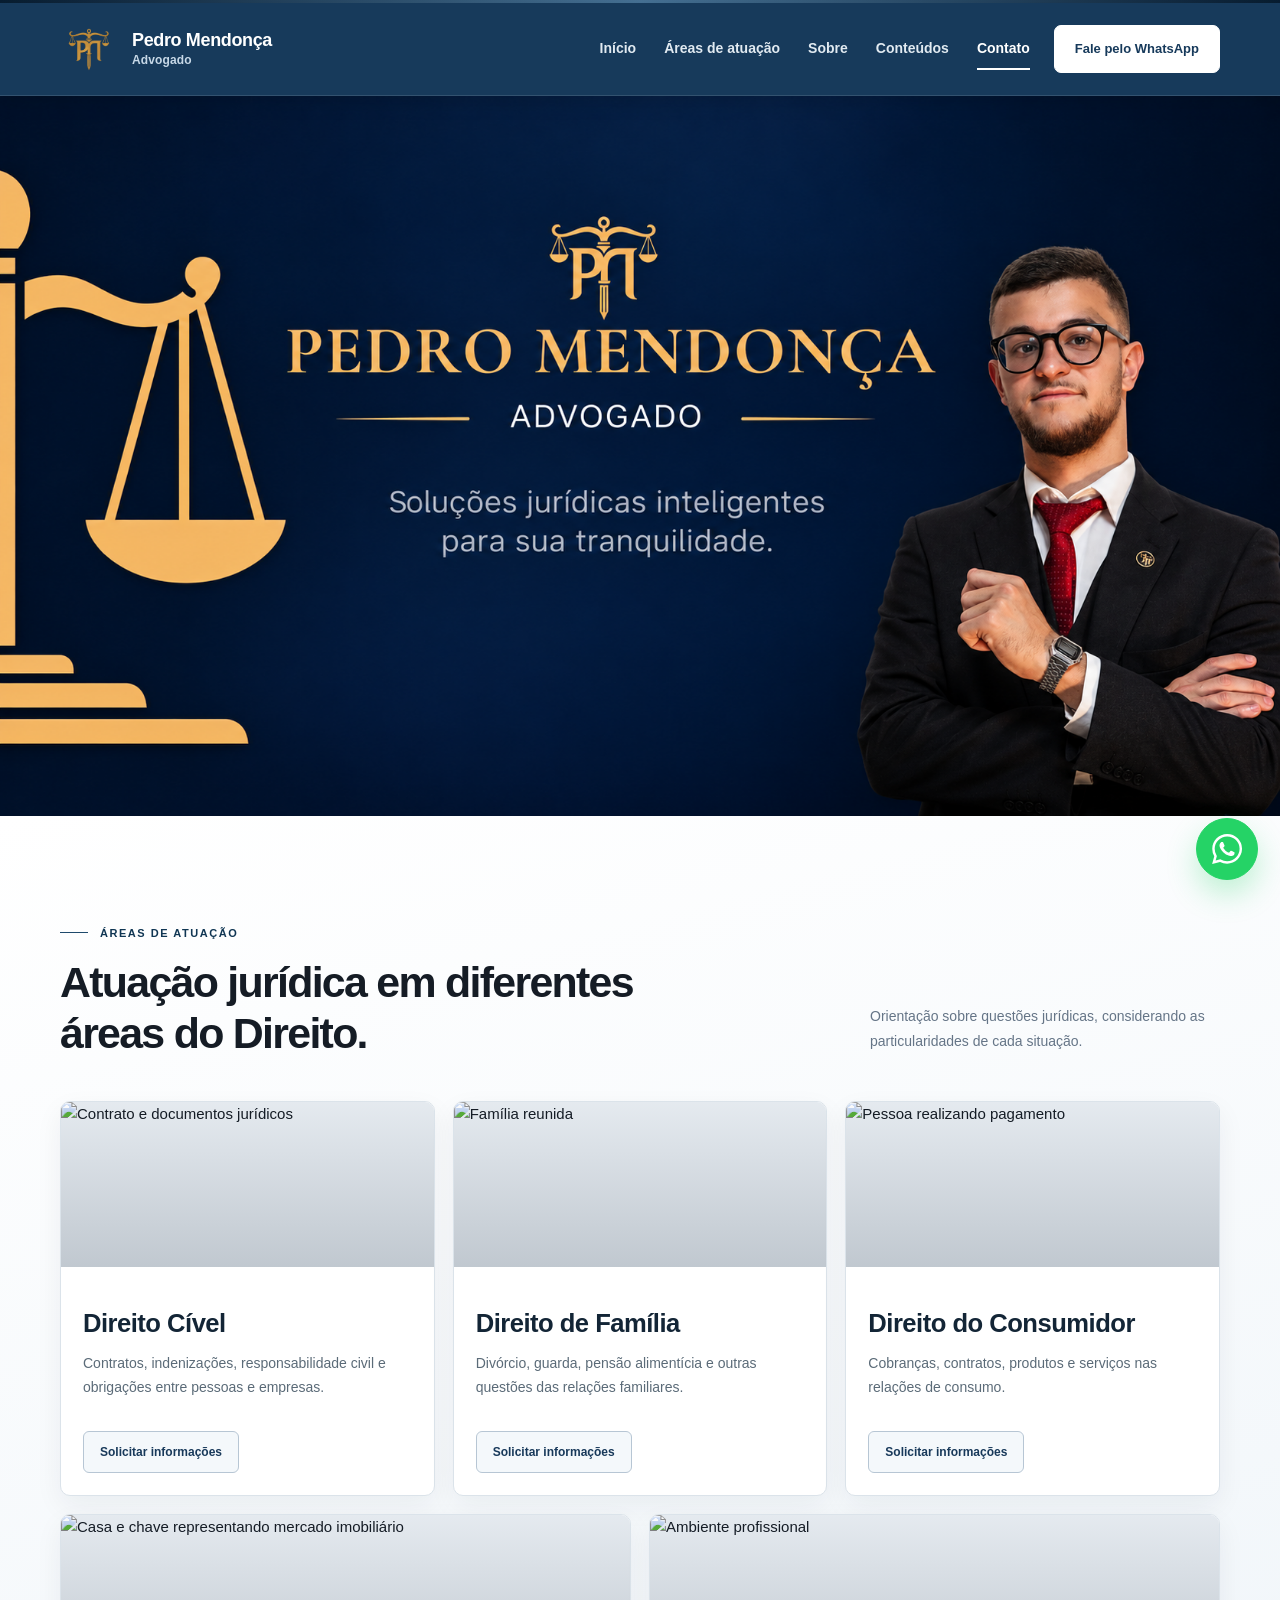
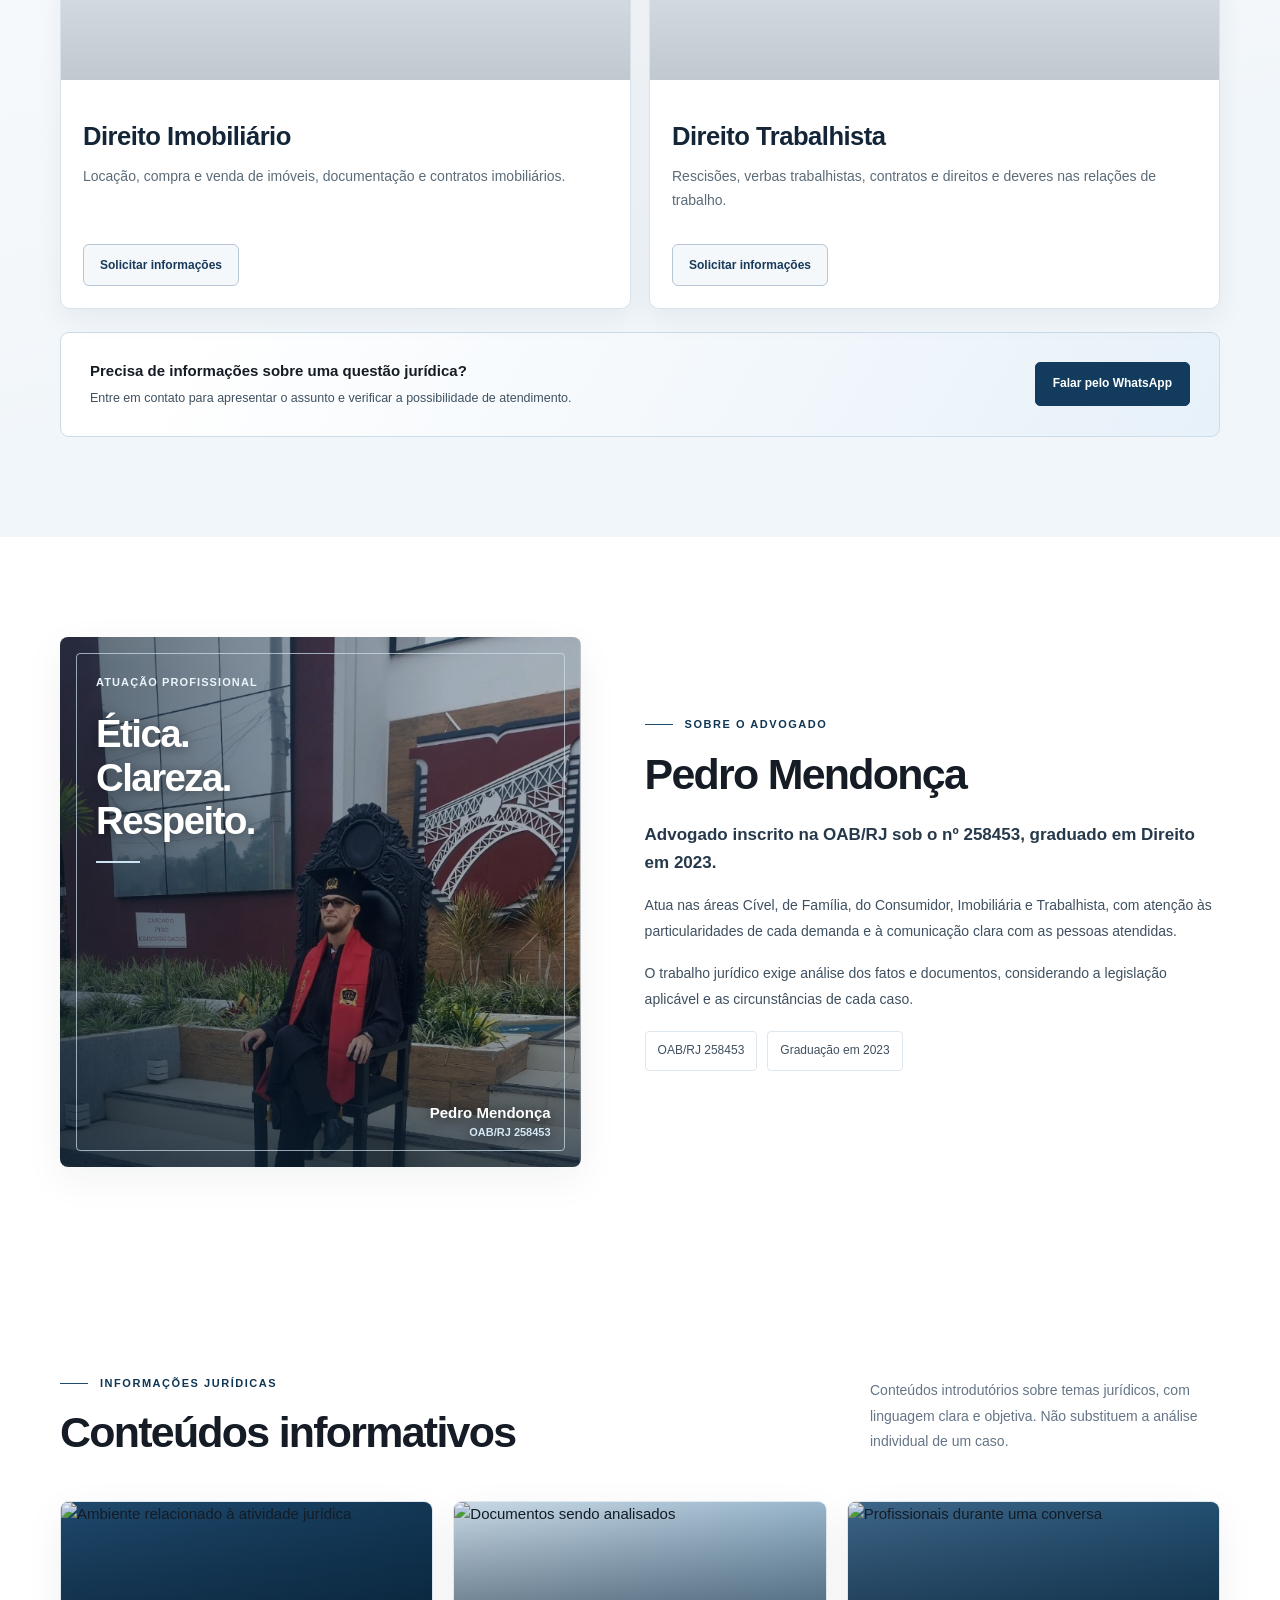
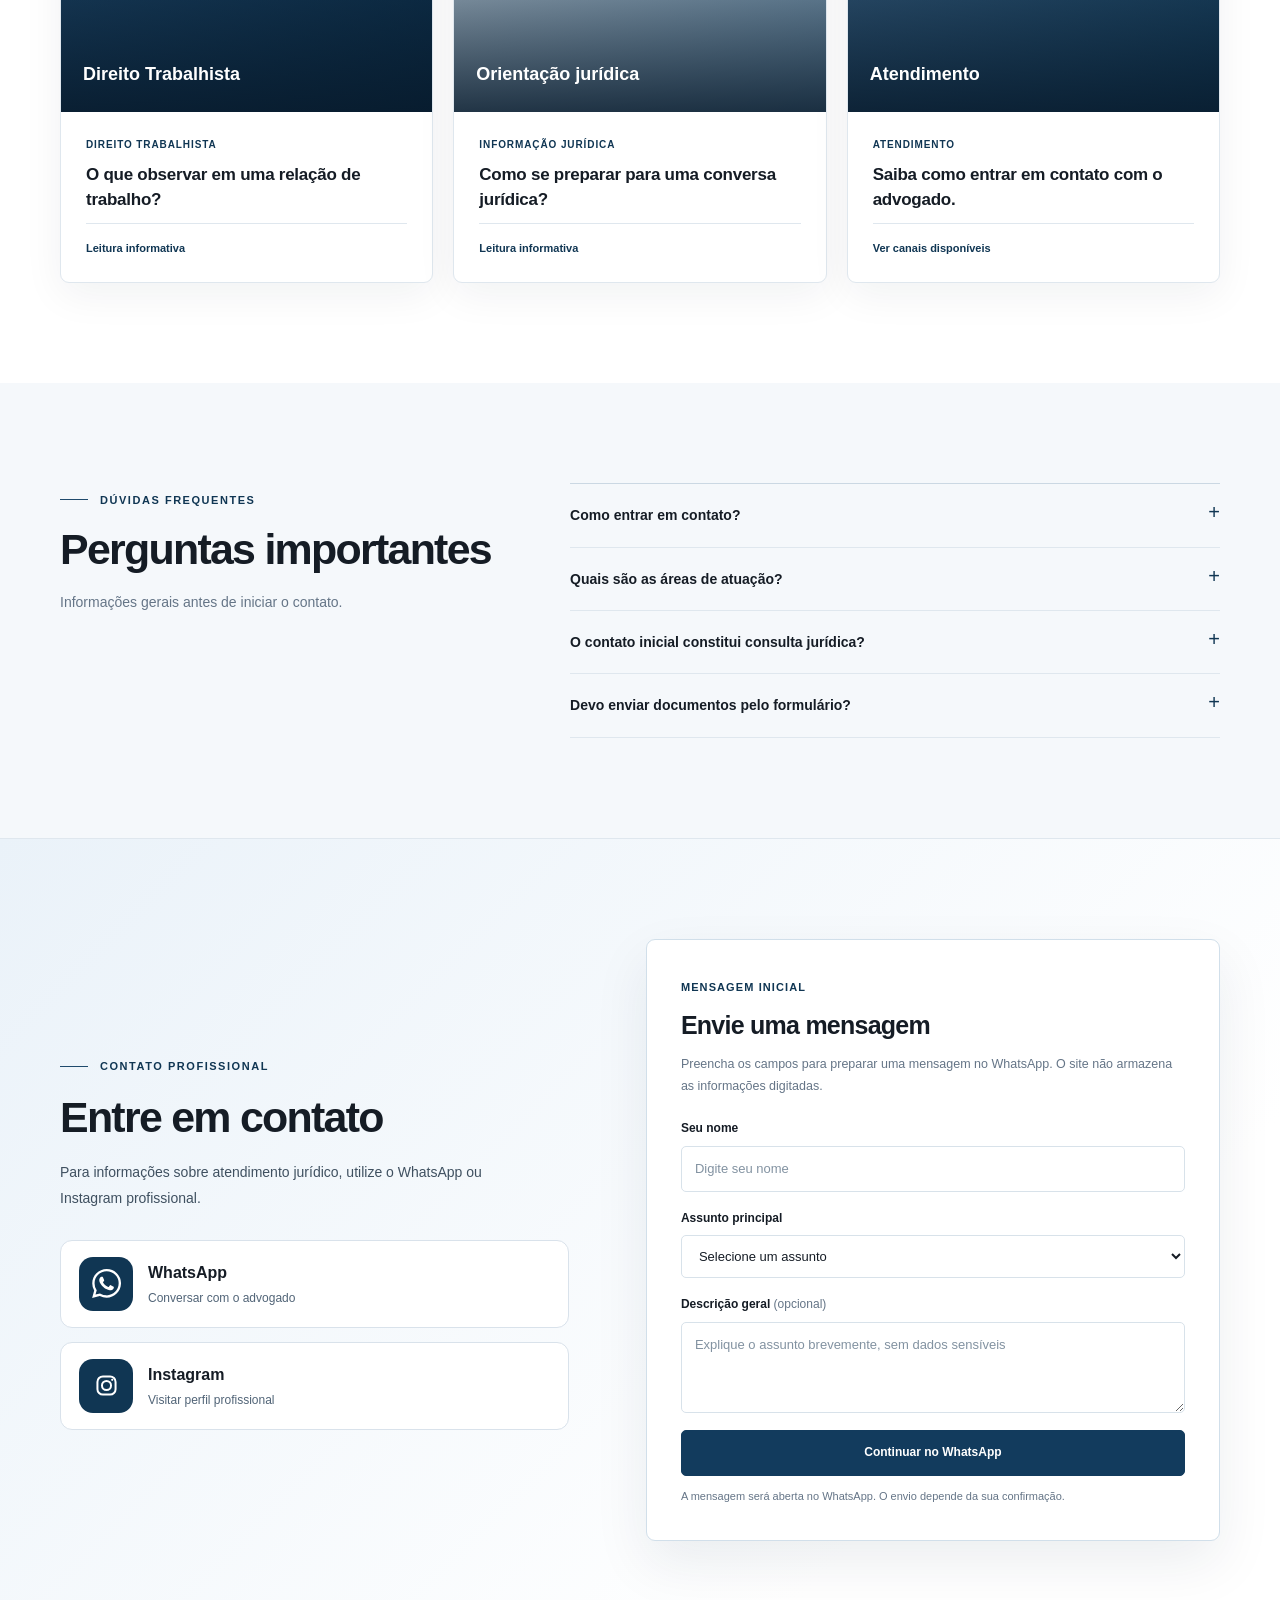
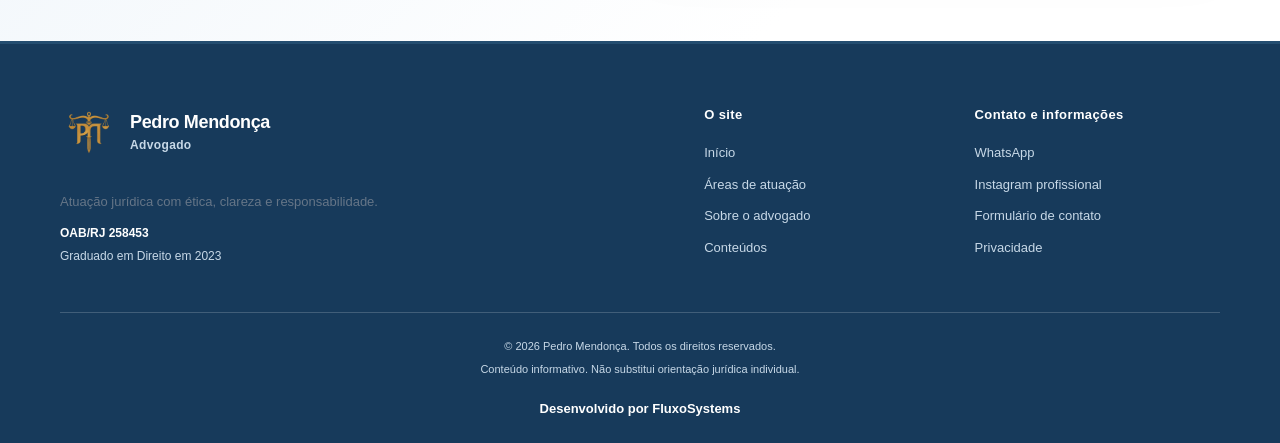
==== index.html @ 0a52906a "Adiciona site institucional Pedro Mendonça Advocacia" ====
<!DOCTYPE html>
<html lang="pt-BR">


<head>
    <meta charset="UTF-8">
    <meta name="viewport" content="width=device-width, initial-scale=1">
    <meta name="theme-color" content="#0b1c34">

    
    <title>Pedro Mendonça | Advocacia</title>

  
    <meta
        name="description"
        content="Pedro Mendonça, advogado OAB/RJ 258453. Atuação em Direito Cível, Família, Consumidor, Imobiliário e Trabalhista."
    >

    
    <meta property="og:type" content="website">
    <meta property="og:locale" content="pt_BR">
    <meta property="og:site_name" content="Pedro Mendonça Advocacia">

    <meta
        property="og:title"
        content="Pedro Mendonça | Advocacia"
    >

    <meta
        property="og:description"
        content="Atuação jurídica com ética, clareza e responsabilidade. Conheça as áreas de atuação e os canais de contato."
    >

    <meta
        property="og:image"
        content="https://SEU-DOMINIO.com.br/assets/img/compartilhamento.png"
    >

    <meta property="og:image:width" content="1200">
    <meta property="og:image:height" content="630">
    <meta property="og:image:type" content="image/png">

    <meta
        property="og:url"
        content="https://SEU-DOMINIO.com.br/"
    >

    <meta name="twitter:card" content="summary_large_image">

    <meta
        name="twitter:title"
        content="Pedro Mendonça | Advocacia"
    >

    <meta
        name="twitter:description"
        content="Atuação jurídica com ética, clareza e responsabilidade."
    >

    <meta
        name="twitter:image"
        content="https://SEU-DOMINIO.com.br/assets/img/compartilhamento.png"
    >


    <link
        rel="icon"
        href="assets/img/favicon.svg"
        type="image/svg+xml"
    >

    
    <link rel="stylesheet" href="assets/css/styles.css">
    <link rel="stylesheet" href="assets/css/ajustes.css">

    
    <script defer src="assets/js/app.js"></script>
</head>


<body>
    <div class="top-line"></div>

    

    <header class="site-header" id="inicio">

        <div class="container nav-shell">

            <a class="brand brand-refined"
               href="#inicio"
               aria-label="Pedro Mendonça Advogado">

                <img
                    src="assets/img/logo-pedro.png"
                    alt="Símbolo Pedro Mendonça"
                    class="brand-logo"
                    width="56"
                    height="56"
                >

                <span class="brand-type brand-type-refined">
                    <strong>Pedro Mendonça</strong>
                    <small>Advogado</small>
                </span>
            </a>

          

            <nav class="desktop-nav"
                 aria-label="Navegação principal">

                <a href="#inicio" data-nav>Início</a>
                <a href="#atuacao" data-nav>Áreas de atuação</a>
                <a href="#sobre" data-nav>Sobre</a>
                <a href="#conteudos" data-nav>Conteúdos</a>
                <a href="#contato" data-nav>Contato</a>

            </nav>

            <a class="nav-contact refined-nav-button"
               href="https://wa.me/5524981172181"
               target="_blank"
               rel="noopener noreferrer">

                Fale pelo WhatsApp
            </a>

          

            <button
                class="menu-toggle"
                type="button"
                aria-label="Abrir menu"
                aria-controls="menu-mobile"
                aria-expanded="false"
            >
                <span></span>
                <span></span>
                <span></span>
            </button>

        </div>

      

        <nav class="mobile-nav"
             id="menu-mobile"
             aria-label="Navegação para celular"
             hidden>

            <a href="#inicio">Início</a>
            <a href="#atuacao">Áreas de atuação</a>
            <a href="#sobre">Sobre</a>
            <a href="#conteudos">Conteúdos</a>
            <a href="#contato">Contato</a>

        </nav>

    </header>

    <main id="conteudo">

   

        <section class="hero-banner"
                 aria-label="Capa do escritório">

            <picture>

                <source
                    media="(max-width: 768px)"
                    srcset="assets/img/capa-mobile.png"
                >

                <img
                    src="assets/img/capa-desktop.png"
                    alt="Pedro Mendonça Advocacia"
                    class="capa-principal"
                    width="1920"
                    height="900"
                    fetchpriority="high"
                >

            </picture>

        </section>

       

        <section class="section expertise"
                 id="atuacao"
                 aria-labelledby="areas-title">

            <div class="container">

                <div class="section-head split-head">

                    <div>

                        <span class="eyebrow">
                            <span class="eyebrow-line"></span>
                            Áreas de atuação
                        </span>

                        <h2 id="areas-title">
                            Atuação jurídica em diferentes áreas do Direito.
                        </h2>

                    </div>

                    <p>
                        Orientação sobre questões jurídicas,
                        considerando as particularidades
                        de cada situação.
                    </p>

                </div>

                <div class="practice-grid">

                    

                    <article class="practice-card">

                        <div class="practice-image">

                            <img
                                src="https://images.unsplash.com/photo-1450101499163-c8848c66ca85?auto=format&amp;fit=crop&amp;w=1200&amp;q=80"
                                alt="Contrato e documentos jurídicos"
                                loading="lazy"
                            >

                        </div>

                        <div class="practice-content">

                            <h3>Direito Cível</h3>

                            <p>
                                Contratos, indenizações,
                                responsabilidade civil e obrigações
                                entre pessoas e empresas.
                            </p>

                        </div>

                        <a class="practice-action"
                           href="#contato"
                           aria-label="Solicitar informações sobre Direito Cível">

                            Solicitar informações
                        </a>

                    </article>

                 

                    <article class="practice-card">

                        <div class="practice-image">

                            <img
                                src="https://images.unsplash.com/photo-1511895426328-dc8714191300?auto=format&amp;fit=crop&amp;w=1200&amp;q=80"
                                alt="Família reunida"
                                loading="lazy"
                            >

                        </div>

                        <div class="practice-content">

                            <h3>Direito de Família</h3>

                            <p>
                                Divórcio, guarda, pensão alimentícia
                                e outras questões das relações familiares.
                            </p>

                        </div>

                        <a class="practice-action"
                           href="#contato"
                           aria-label="Solicitar informações sobre Direito de Família">

                            Solicitar informações
                        </a>

                    </article>

                  

                    <article class="practice-card">

                        <div class="practice-image">

                            <img
                                src="https://images.unsplash.com/photo-1556740749-887f6717d7e4?auto=format&amp;fit=crop&amp;w=1200&amp;q=80"
                                alt="Pessoa realizando pagamento"
                                loading="lazy"
                            >

                        </div>

                        <div class="practice-content">

                            <h3>Direito do Consumidor</h3>

                            <p>
                                Cobranças, contratos, produtos
                                e serviços nas relações de consumo.
                            </p>

                        </div>

                        <a class="practice-action"
                           href="#contato"
                           aria-label="Solicitar informações sobre Direito do Consumidor">

                            Solicitar informações
                        </a>

                    </article>

                

                    <article class="practice-card">

                        <div class="practice-image">

                            <img
                                src="https://images.unsplash.com/photo-1560518883-ce09059eeffa?auto=format&amp;fit=crop&amp;w=1200&amp;q=80"
                                alt="Casa e chave representando mercado imobiliário"
                                loading="lazy"
                            >

                        </div>

                        <div class="practice-content">

                            <h3>Direito Imobiliário</h3>

                            <p>
                                Locação, compra e venda de imóveis,
                                documentação e contratos imobiliários.
                            </p>

                        </div>

                        <a class="practice-action"
                           href="#contato"
                           aria-label="Solicitar informações sobre Direito Imobiliário">

                            Solicitar informações
                        </a>

                    </article>

           

                    <article class="practice-card">

                        <div class="practice-image">

                            <img
                                src="https://images.unsplash.com/photo-1520607162513-77705c0f0d4a?auto=format&amp;fit=crop&amp;w=1200&amp;q=80"
                                alt="Ambiente profissional"
                                loading="lazy"
                            >

                        </div>

                        <div class="practice-content">

                            <h3>Direito Trabalhista</h3>

                            <p>
                                Rescisões, verbas trabalhistas,
                                contratos e direitos e deveres
                                nas relações de trabalho.
                            </p>

                        </div>

                        <a class="practice-action"
                           href="#contato"
                           aria-label="Solicitar informações sobre Direito Trabalhista">

                            Solicitar informações
                        </a>

                    </article>

                </div>

                

                <div class="other-case">

                    <div>

                        <strong>
                            Precisa de informações sobre uma questão jurídica?
                        </strong>

                        <p>
                            Entre em contato para apresentar o assunto
                            e verificar a possibilidade de atendimento.
                        </p>

                    </div>

                    <a class="areas-contact"
                       href="https://wa.me/5524981172181"
                       target="_blank"
                       rel="noopener noreferrer">

                        Falar pelo WhatsApp
                    </a>

                </div>

            </div>

        </section>

       

        <section class="about section"
                 id="sobre"
                 aria-labelledby="sobre-title">

            <div class="container about-grid">

               

                <div class="about-art" aria-hidden="true">

                    <div class="about-art-border"></div>

                    <div class="about-watermark">PM</div>

                    <div class="about-art-inner">

                        <span>Atuação profissional</span>

                        <strong>
                            Ética.<br>
                            Clareza.<br>
                            Respeito.
                        </strong>

                        <i></i>

                    </div>

                    <div class="about-stamp">

                        Pedro Mendonça<br>

                        <span>OAB/RJ 258453</span>

                    </div>

                </div>

              

                <div class="about-copy">

                    <span class="eyebrow">
                        <span class="eyebrow-line"></span>
                        Sobre o advogado
                    </span>

                    <h2 id="sobre-title">
                        Pedro Mendonça
                    </h2>

                    <p class="about-lead">
                        Advogado inscrito na OAB/RJ sob
                        o nº 258453, graduado em Direito em 2023.
                    </p>

                    <p>
                        Atua nas áreas Cível, de Família,
                        do Consumidor, Imobiliária e Trabalhista,
                        com atenção às particularidades de cada
                        demanda e à comunicação clara com
                        as pessoas atendidas.
                    </p>

                    <p>
                        O trabalho jurídico exige análise
                        dos fatos e documentos, considerando
                        a legislação aplicável e as circunstâncias
                        de cada caso.
                    </p>

                    <div class="professional-data">

                        <span>OAB/RJ 258453</span>

                        <span>Graduação em 2023</span>

                    </div>

                </div>

            </div>

        </section>

      
        <section class="insights section"
                 id="conteudos"
                 aria-labelledby="insights-title">

            <div class="container">

                <div class="section-head split-head">

                    <div>

                        <span class="eyebrow">
                            <span class="eyebrow-line"></span>
                            Informações jurídicas
                        </span>

                        <h2 id="insights-title">
                            Conteúdos informativos
                        </h2>

                    </div>

                    <p>
                        Conteúdos introdutórios sobre temas jurídicos,
                        com linguagem clara e objetiva.
                        Não substituem a análise individual de um caso.
                    </p>

                </div>

                <div class="articles-grid">

                  

                    <a class="article-card"
                       href="artigos/relacoes-de-trabalho.html">

                        <div class="article-visual article-visual-one">

                            <img
                                class="article-photo"
                                src="https://images.unsplash.com/photo-1589829545856-d10d557cf95f?auto=format&amp;fit=crop&amp;w=1200&amp;q=80"
                                alt="Ambiente relacionado à atividade jurídica"
                                loading="lazy"
                            >

                            <span class="article-visual-label">
                                Direito Trabalhista
                            </span>

                        </div>

                        <div class="article-info">

                            <span class="article-category">
                                Direito Trabalhista
                            </span>

                            <h3>
                                O que observar em uma relação de trabalho?
                            </h3>

                            <div class="article-bottom">
                                <span>Leitura informativa</span>
                            </div>

                        </div>

                    </a>

                

                    <a class="article-card"
                       href="artigos/orientacao-juridica.html">

                        <div class="article-visual article-visual-two">

                            <img
                                class="article-photo"
                                src="https://images.unsplash.com/photo-1450101499163-c8848c66ca85?auto=format&amp;fit=crop&amp;w=1200&amp;q=80"
                                alt="Documentos sendo analisados"
                                loading="lazy"
                            >

                            <span class="article-visual-label">
                                Orientação jurídica
                            </span>

                        </div>

                        <div class="article-info">

                            <span class="article-category">
                                Informação jurídica
                            </span>

                            <h3>
                                Como se preparar para uma conversa jurídica?
                            </h3>

                            <div class="article-bottom">
                                <span>Leitura informativa</span>
                            </div>

                        </div>

                    </a>

                    

                    <a class="article-card" href="#contato">

                        <div class="article-visual article-visual-three">

                            <img
                                class="article-photo"
                                src="https://images.unsplash.com/photo-1521791136064-7986c2920216?auto=format&amp;fit=crop&amp;w=1200&amp;q=80"
                                alt="Profissionais durante uma conversa"
                                loading="lazy"
                            >

                            <span class="article-visual-label">
                                Atendimento
                            </span>

                        </div>

                        <div class="article-info">

                            <span class="article-category">
                                Atendimento
                            </span>

                            <h3>
                                Saiba como entrar em contato com o advogado.
                            </h3>

                            <div class="article-bottom">
                                <span>Ver canais disponíveis</span>
                            </div>

                        </div>

                    </a>

                </div>

            </div>

        </section>

       

        <section class="faq section"
                 id="duvidas"
                 aria-labelledby="faq-title">

            <div class="container faq-grid">

                <div class="faq-title">

                    <span class="eyebrow">
                        <span class="eyebrow-line"></span>
                        Dúvidas frequentes
                    </span>

                    <h2 id="faq-title">
                        Perguntas importantes
                    </h2>

                    <p>
                        Informações gerais antes de iniciar o contato.
                    </p>

                </div>

                <div class="faq-items">

                    <details>

                        <summary>
                            Como entrar em contato?
                        </summary>

                        <p>
                            Você pode utilizar o WhatsApp
                            (24) 98117-2181 ou o Instagram
                            @adv.pedromendonca.
                        </p>

                    </details>

                    <details>

                        <summary>
                            Quais são as áreas de atuação?
                        </summary>

                        <p>
                            Direito Cível, Direito de Família,
                            Direito do Consumidor,
                            Direito Imobiliário e Direito Trabalhista.
                        </p>

                    </details>

                    <details>

                        <summary>
                            O contato inicial constitui consulta jurídica?
                        </summary>

                        <p>
                            Não necessariamente.
                            Consultas e condições de atendimento
                            são tratadas diretamente com o profissional.
                        </p>

                    </details>

                    <details>

                        <summary>
                            Devo enviar documentos pelo formulário?
                        </summary>

                        <p>
                            Evite inserir dados sensíveis no primeiro
                            contato. O advogado poderá orientar
                            sobre documentos e canais adequados.
                        </p>

                    </details>

                </div>

            </div>

        </section>

    
        <section class="contact"
                 id="contato"
                 aria-labelledby="contact-title">

            <div class="container contact-grid">

                <div class="contact-left">

                    <span class="eyebrow light">
                        <span class="eyebrow-line"></span>
                        Contato profissional
                    </span>

                    <h2 id="contact-title">
                        Entre em contato
                    </h2>

                    <p>
                        Para informações sobre atendimento jurídico,
                        utilize o WhatsApp ou Instagram profissional.
                    </p>

                   

                    <div class="contact-methods contact-socials">

                       

                        <a
                            class="contact-method contact-social"
                            href="https://wa.me/5524981172181"
                            target="_blank"
                            rel="noopener noreferrer"
                            aria-label="Abrir conversa com Pedro Mendonça no WhatsApp"
                        >

                            <span class="contact-social-icon whatsapp-icon"
                                  aria-hidden="true">

                                <svg viewBox="0 0 24 24"
                                     fill="currentColor">

                                    <path d="M17.472 14.382c-.297-.149-1.758-.867-2.03-.966-.273-.099-.471-.149-.67.149-.198.297-.768.966-.941 1.164-.173.198-.347.223-.644.075-.297-.149-1.255-.463-2.39-1.475-.883-.788-1.48-1.761-1.653-2.058-.173-.297-.018-.458.13-.606.134-.133.297-.347.446-.52.149-.174.198-.298.297-.496.099-.198.05-.372-.025-.52-.074-.149-.669-1.611-.916-2.206-.242-.579-.487-.5-.669-.51-.173-.009-.372-.01-.57-.01-.198 0-.52.074-.792.372-.273.297-1.04 1.016-1.04 2.479s1.065 2.876 1.213 3.074c.149.198 2.095 3.2 5.076 4.487.709.306 1.262.489 1.693.625.712.227 1.36.195 1.872.118.571-.085 1.758-.718 2.006-1.412.248-.694.248-1.289.173-1.413-.074-.124-.272-.198-.57-.347m-5.421 7.427h-.004a9.925 9.925 0 0 1-5.031-1.378l-.361-.214-3.741.982.998-3.648-.235-.374a9.925 9.925 0 0 1-1.523-5.296c.002-5.49 4.469-9.957 9.962-9.957a9.9 9.9 0 0 1 7.041 2.917 9.9 9.9 0 0 1 2.91 7.046c-.002 5.492-4.469 9.96-9.96 9.96M20.52 3.48A11.815 11.815 0 0 0 12.11 0C5.555 0 .218 5.337.215 11.893a11.82 11.82 0 0 0 1.587 5.936L.116 24l6.315-1.656a11.89 11.89 0 0 0 5.674 1.445h.005c6.556 0 11.893-5.337 11.896-11.893a11.82 11.82 0 0 0-3.486-8.416Z"/>

                                </svg>

                            </span>

                            <span class="contact-social-text">

                                <strong>WhatsApp</strong>

                                <small>
                                    Conversar com o advogado
                                </small>

                            </span>

                        </a>

                    
                        <a
                            class="contact-method contact-social"
                            href="https://www.instagram.com/adv.pedromendonca/"
                            target="_blank"
                            rel="noopener noreferrer"
                            aria-label="Abrir Instagram profissional"
                        >

                            <span class="contact-social-icon instagram-icon"
                                  aria-hidden="true">

                                <svg viewBox="0 0 32 32"
                                     fill="none"
                                     stroke="currentColor"
                                     stroke-width="2.2">

                                    <rect
                                        x="6"
                                        y="6"
                                        width="20"
                                        height="20"
                                        rx="6"
                                    />

                                    <circle
                                        cx="16"
                                        cy="16"
                                        r="5"
                                    />

                                    <circle
                                        cx="22.3"
                                        cy="9.7"
                                        r="1.2"
                                        fill="currentColor"
                                        stroke="none"
                                    />

                                </svg>

                            </span>

                            <span class="contact-social-text">

                                <strong>Instagram</strong>

                                <small>
                                    Visitar perfil profissional
                                </small>

                            </span>

                        </a>

                    </div>

                </div>

                

                <div class="contact-panel">

                    <span class="form-kicker">
                        Mensagem inicial
                    </span>

                    <h3>Envie uma mensagem</h3>

                    <p>
                        Preencha os campos para preparar uma
                        mensagem no WhatsApp. O site não
                        armazena as informações digitadas.
                    </p>

                    <form id="contact-form" novalidate>

                       

                        <div class="field">

                            <label for="nome">
                                Seu nome
                            </label>

                            <input
                                id="nome"
                                name="nome"
                                type="text"
                                autocomplete="name"
                                maxlength="90"
                                placeholder="Digite seu nome"
                                required
                            >

                        </div>

                        

                        <div class="field">

                            <label for="assunto">
                                Assunto principal
                            </label>

                            <select
                                id="assunto"
                                name="assunto"
                                required
                            >

                                <option value="">
                                    Selecione um assunto
                                </option>

                                <option value="Direito Cível">
                                    Direito Cível
                                </option>

                                <option value="Direito de Família">
                                    Direito de Família
                                </option>

                                <option value="Direito do Consumidor">
                                    Direito do Consumidor
                                </option>

                                <option value="Direito Imobiliário">
                                    Direito Imobiliário
                                </option>

                                <option value="Direito Trabalhista">
                                    Direito Trabalhista
                                </option>

                                <option value="Outra questão jurídica">
                                    Outra questão jurídica
                                </option>

                            </select>

                        </div>

                       

                        <div class="field">

                            <label for="mensagem">

                                Descrição geral

                                <span class="optional">
                                    (opcional)
                                </span>

                            </label>

                            <textarea
                                id="mensagem"
                                name="mensagem"
                                rows="3"
                                maxlength="500"
                                placeholder="Explique o assunto brevemente, sem dados sensíveis"
                            ></textarea>

                        </div>

                        

                        <button
                            type="submit"
                            class="btn btn-gold form-submit"
                        >
                            Continuar no WhatsApp
                        </button>

                        <p
                            class="form-feedback"
                            id="form-feedback"
                            role="status"
                            aria-live="polite"
                        ></p>

                        <small class="form-note">
                            A mensagem será aberta no WhatsApp.
                            O envio depende da sua confirmação.
                        </small>

                    </form>

                </div>

            </div>

        </section>

    </main>

   

    <footer class="site-footer footer-modern">

        <div class="container">

            <div class="footer-main">

                

                <div class="footer-profile">

                    <a class="brand footer-brand"
                       href="#inicio"
                       aria-label="Pedro Mendonça Advogado">

                        <img
                            src="assets/img/logo-pedro.png"
                            alt="Símbolo Pedro Mendonça"
                            class="brand-logo"
                            width="64"
                            height="64"
                        >

                        <span class="brand-type">
                            <strong>Pedro Mendonça</strong>
                            <small>Advogado</small>
                        </span>

                    </a>

                    <p>
                        Atuação jurídica com ética,
                        clareza e responsabilidade.
                    </p>

                    <span class="oab-number">
                        OAB/RJ 258453
                    </span>

                    <span class="footer-qualification">
                        Graduado em Direito em 2023
                    </span>

                </div>

               

                <nav class="footer-links"
                     aria-label="Links do rodapé">

                    <div>

                        <h4>O site</h4>

                        <a href="#inicio">Início</a>

                        <a href="#atuacao">
                            Áreas de atuação
                        </a>

                        <a href="#sobre">
                            Sobre o advogado
                        </a>

                        <a href="#conteudos">
                            Conteúdos
                        </a>

                    </div>

                    <div>

                        <h4>Contato e informações</h4>

                        <a
                            href="https://wa.me/5524981172181"
                            target="_blank"
                            rel="noopener noreferrer"
                        >
                            WhatsApp
                        </a>

                        <a
                            href="https://www.instagram.com/adv.pedromendonca/"
                            target="_blank"
                            rel="noopener noreferrer"
                        >
                            Instagram profissional
                        </a>

                        <a href="#contato">
                            Formulário de contato
                        </a>

                        <a href="politica-de-privacidade.html">
                            Privacidade
                        </a>

                    </div>

                </nav>

            </div>

           

            <div class="footer-bottom">

                <div class="footer-bottom-info">

                    <span>
                        © <span id="ano">2026</span>
                        Pedro Mendonça.
                        Todos os direitos reservados.
                    </span>

                    <span>
                        Conteúdo informativo.
                        Não substitui orientação jurídica individual.
                    </span>

                </div>

            

                <div class="footer-credit footer-credit-centered">

            

                    <a
                        class="developer-portfolio"
                        href="https://caiohenrique.pythonanywhere.com/"
                        target="_blank"
                        rel="noopener noreferrer"
                    >
                      Desenvolvido por FluxoSystems
                    </a>

                </div>

            </div>

        </div>

    </footer>


    <a
        class="floating-contact floating-contact-icon"
        href="https://wa.me/5524981172181"
        target="_blank"
        rel="noopener noreferrer"
        aria-label="Abrir WhatsApp profissional"
    >

        <svg viewBox="0 0 24 24"
             fill="currentColor"
             aria-hidden="true">

            <path d="M17.472 14.382c-.297-.149-1.758-.867-2.03-.966-.273-.099-.471-.149-.67.149-.198.297-.768.966-.941 1.164-.173.198-.347.223-.644.075-.297-.149-1.255-.463-2.39-1.475-.883-.788-1.48-1.761-1.653-2.058-.173-.297-.018-.458.13-.606.134-.133.297-.347.446-.52.149-.174.198-.298.297-.496.099-.198.05-.372-.025-.52-.074-.149-.669-1.611-.916-2.206-.242-.579-.487-.5-.669-.51-.173-.009-.372-.01-.57-.01-.198 0-.52.074-.792.372-.273.297-1.04 1.016-1.04 2.479s1.065 2.876 1.213 3.074c.149.198 2.095 3.2 5.076 4.487.709.306 1.262.489 1.693.625.712.227 1.36.195 1.872.118.571-.085 1.758-.718 2.006-1.412.248-.694.248-1.289.173-1.413-.074-.124-.272-.198-.57-.347m-5.421 7.427h-.004a9.925 9.925 0 0 1-5.031-1.378l-.361-.214-3.741.982.998-3.648-.235-.374a9.925 9.925 0 0 1-1.523-5.296c.002-5.49 4.469-9.957 9.962-9.957a9.9 9.9 0 0 1 7.041 2.917 9.9 9.9 0 0 1 2.91 7.046c-.002 5.492-4.469 9.96-9.96 9.96M20.52 3.48A11.815 11.815 0 0 0 12.11 0C5.555 0 .218 5.337.215 11.893a11.82 11.82 0 0 0 1.587 5.936L.116 24l6.315-1.656a11.89 11.89 0 0 0 5.674 1.445h.005c6.556 0 11.893-5.337 11.896-11.893a11.82 11.82 0 0 0-3.486-8.416Z"/>

        </svg>

    </a>

</body>
</html>
---- assets/css/styles.css ----
:root {
  --white: #FFFFFF;
  --paper: #FFFFFF;
  --cream: #F5F8FB;
  --warm: #EAF1F7;
  --accent: #1F4A6C;
  --accent-dark: #103653;
  --accent-light: #A9C2D7;
  --ink: #151C25;
  --text: #3F5060;
  --muted: #657587;
  --line: #DFE7EE;
  --shadow: 0 12px 40px rgba(12, 37, 59, .06);
  --container: 1160px;
  --sans: Arial, Helvetica, sans-serif;
}

*, *::before, *::after { box-sizing: border-box; }
html { scroll-behavior: smooth; scroll-padding-top: 96px; }
body {
  margin: 0;
  font-family: var(--sans);
  color: var(--ink);
  background: var(--white);
  font-size: 15px;
  line-height: 1.65;
  -webkit-font-smoothing: antialiased;
  overflow-x: hidden;
}
[hidden] { display: none !important; }
a { color: inherit; text-decoration: none; }
a, button { -webkit-tap-highlight-color: transparent; }
button, input, textarea, select { font: inherit; }
button { cursor: pointer; }
img, svg { max-width: 100%; }
img { display: block; }
h1, h2, h3, h4, p { margin-top: 0; }
h1, h2, h3, h4 { font-family: var(--sans); font-style: normal; letter-spacing: -.03em; }
h1 em, h2 em, h3 em { font: inherit; font-style: normal; color: var(--accent-dark); }
::selection { background: #C9DDEB; color: #13263A; }
:focus-visible { outline: 3px solid var(--accent); outline-offset: 3px; }
.container { width: min(calc(100% - 64px), var(--container)); margin-inline: auto; }
.section { padding: 100px 0; }


.skip-link {
  position: fixed;
  z-index: 9999;
  left: 14px;
  top: -100px;
  padding: 12px 16px;
  background: #fff;
  color: var(--ink);
  box-shadow: var(--shadow);
}
.skip-link:focus { top: 12px; }
.top-line { height: 3px; background: linear-gradient(90deg, #081D31, #477397 50%, #081D31); }


.site-header {
  position: sticky;
  top: 0;
  z-index: 50;
  background: rgba(255, 253, 249, .97);
  border-bottom: 1px solid var(--line);
  box-shadow: 0 3px 18px rgba(10, 34, 55, .04);
  backdrop-filter: blur(14px);
}
.nav-shell { min-height: 84px; display: flex; align-items: center; gap: 28px; }
.brand { display: inline-flex; align-items: center; gap: 12px; flex-shrink: 0; min-width: 0; }
.brand-logo { width: 54px; height: 54px; object-fit: contain; flex-shrink: 0; }
.brand-mark, .brand-mark-dot { display: none; }
.brand-type { display: flex; flex-direction: column; gap: 3px; }
.brand-type strong { font: 700 16px/1.2 var(--sans); letter-spacing: -.02em; color: var(--ink); white-space: nowrap; }
.brand-type small { font: 600 11px/1.3 var(--sans); color: var(--accent-dark); letter-spacing: .055em; text-transform: none; }
.desktop-nav { display: flex; align-items: center; justify-content: center; gap: clamp(12px, 1.8vw, 27px); margin-left: auto; }
.desktop-nav a { position: relative; padding: 10px 0; color: #455568; font-weight: 600; font-size: 12.5px; white-space: nowrap; transition: color .2s ease; }
.desktop-nav a::after { content: ''; position: absolute; bottom: 3px; left: 0; right: 100%; height: 2px; background: var(--accent); transition: right .2s ease; }
.desktop-nav a:hover, .desktop-nav a.active, .desktop-nav a[aria-current] { color: var(--accent-dark); }
.desktop-nav a:hover::after, .desktop-nav a.active::after, .desktop-nav a[aria-current]::after { right: 0; }
.nav-contact { display: inline-flex; align-items: center; justify-content: center; min-height: 43px; padding: 11px 17px; color: #fff; background: #153E5F; border: 1px solid #153E5F; border-radius: 4px; font-size: 12px; font-weight: 700; white-space: nowrap; transition: background .2s ease; }
.nav-contact:hover { background: #092940; }
.nav-contact span[aria-hidden] { display: none; }
.menu-toggle { display: none; }
.mobile-nav { display: none; }


.hero-banner { width: 100%; padding: 0; margin: 0; background: var(--paper); overflow: hidden; }
.hero-banner picture { display: block; width: 100%; }
.hero-banner .capa-principal { display: block; width: 100%; height: auto; object-fit: contain; }


.hero { color: var(--ink); background: var(--cream); }
.hero-grid { display: grid; grid-template-columns: 1.1fr .9fr; gap: 45px; align-items: center; padding-block: 70px; }
.hero h1 { font-size: clamp(35px, 4.4vw, 62px); line-height: 1.15; font-weight: 700; }
.hero-lead { font-size: 15px; line-height: 1.8; color: var(--text); }
.hero-actions { display: flex; flex-wrap: wrap; gap: 12px; }
.hero-art img { max-height: 510px; width: 100%; object-fit: cover; }
.hero-art-frame { overflow: hidden; }
.hero-bottom, .hero-caption { font-size: 12px; color: var(--muted); }
.hero-bottom { display: flex; justify-content: space-between; gap: 15px; padding: 15px 30px; border-top: 1px solid var(--line); }
.caption-symbol, .art-seal, .art-side-label { display: none; }
.professional-meta, .professional-data { display: flex; flex-wrap: wrap; gap: 10px; margin: 18px 0 25px; }
.professional-meta span, .professional-data span { padding: 9px 12px; border: 1px solid var(--line); border-radius: 4px; color: var(--text); font-size: 12px; }
.btn { display: inline-flex; align-items: center; justify-content: center; text-align: center; min-height: 46px; padding: 12px 20px; font-size: 12px; font-weight: 700; border: 1px solid var(--line); border-radius: 4px; transition: background .2s ease, transform .2s ease; }
.btn:hover { transform: translateY(-2px); }
.btn-gold { background: #123B5D; color: #fff; border-color: #123B5D; }
.btn-gold:hover { background: #0A2B45; }
.btn-outline-light { color: var(--ink); border-color: var(--accent); }
.btn-outline-light:hover { background: #E8F1F8; }
.btn span[aria-hidden] { display: none; }

.intro-stripe { display: none; }


.eyebrow { display: inline-flex; align-items: center; gap: 12px; color: var(--accent-dark); font: 700 11px/1.5 var(--sans); letter-spacing: .14em; text-transform: uppercase; }
.eyebrow-line { display: inline-block; width: 28px; height: 1px; background: var(--accent); flex-shrink: 0; }
.eyebrow.light { color: var(--accent-dark); }
.eyebrow.centered { justify-content: center; }
.section-head { margin-bottom: 43px; }
.split-head { display: flex; align-items: end; justify-content: space-between; gap: 55px; }
.section-head h2, .about-copy h2, .faq-title h2, .contact-left h2 {
  color: var(--ink);
  font: 700 clamp(29px, 3.35vw, 46px)/1.18 var(--sans);
  letter-spacing: -.04em;
  margin: 16px 0 0;
}
.split-head > p { width: 100%; max-width: 350px; margin: 0 0 4px; color: var(--muted); font-size: 14px; line-height: 1.8; }
.center-head { text-align: center; }
.center-head h2 { margin-top: 18px; }
.center-head p { max-width: 620px; margin: 12px auto 0; color: var(--muted); font-size: 14px; line-height: 1.75; }


.expertise { position: relative; background: linear-gradient(165deg, #FFFFFF, #F1F6FA 75%); }
.expertise .section-head h2 { max-width: 660px; }


.about { background: var(--white); }
.about-grid { display: grid; grid-template-columns: minmax(0, .95fr) minmax(0, 1.05fr); gap: clamp(36px, 5vw, 80px); align-items: center; }
.about-art {
  position: relative;
  isolation: isolate;
  width: 100%;
  min-height: 530px;
  overflow: hidden;
  background:
    linear-gradient(to right, rgba(6, 24, 40, .65), rgba(6, 24, 40, .25) 75%),
    linear-gradient(to top, rgba(6, 24, 40, .6), transparent 36%),
    url('../img/pedro-sobre.png') center top / cover no-repeat;
  background-color: #485C70;
  border-radius: 8px;
  box-shadow: var(--shadow);
}
.about-art::before, .about-art::after, .about-art-inner::before { content: none; display: none; }
.about-watermark { display: none; }
.about-art-border { position: absolute; inset: 16px; border: 1px solid rgba(205, 226, 240, .7); border-radius: 4px; pointer-events: none; z-index: 1; }
.about-art-inner { position: absolute; top: 36px; left: 36px; right: 25px; z-index: 2; display: flex; flex-direction: column; align-items: flex-start; }
.about-art-inner > span { font-size: 11px; font-weight: 700; letter-spacing: .1em; text-transform: uppercase; color: #EAF3FA; }
.about-art-inner strong { display: block; margin-top: 21px; color: #fff; font: 700 clamp(30px, 3vw, 43px)/1.14 var(--sans); letter-spacing: -.04em; text-shadow: 0 2px 14px #0007; }
.about-art-inner i { display: block; width: 44px; height: 2px; margin-top: 18px; background: #CEE3F2; }
.about-stamp { position: absolute; right: 30px; bottom: 26px; z-index: 2; color: #fff; text-align: right; font: 700 15px/1.5 var(--sans); text-shadow: 0 2px 12px #000b; }
.about-stamp span { display: block; color: #D3E7F5; font: 700 11px/1.5 var(--sans); }
.about-copy h2 { margin-bottom: 22px; }
.about-copy p { font-size: 14px; line-height: 1.85; color: var(--text); margin-bottom: 16px; }
.about-copy .about-lead { color: #26394B; font-size: 17px; font-weight: 600; line-height: 1.65; }
.simple-link { display: inline-flex; align-items: center; margin-top: 5px; padding-bottom: 6px; border-bottom: 1px solid var(--accent); color: var(--accent-dark); font-weight: 700; font-size: 12px; }
.simple-link span[aria-hidden] { display: none; }


.process { background: var(--cream); }
.steps { display: grid; grid-template-columns: repeat(3, minmax(0, 1fr)); gap: 22px; margin-top: 46px; }
.step { min-width: 0; padding: 30px 28px; background: var(--white); border: 1px solid var(--line); border-radius: 8px; box-shadow: 0 6px 30px rgba(10, 34, 55, .035); }
.step-no { display: block; font: 700 27px/1 var(--sans); letter-spacing: -.04em; color: var(--accent); }
.step-rule { width: 45px; height: 2px; margin: 18px 0 20px; background: var(--accent-light); }
.step h3 { color: var(--ink); font-size: 18px; line-height: 1.35; margin: 0 0 13px; }
.step p { margin: 0; color: var(--muted); font-size: 13px; line-height: 1.75; }


.insights { background: var(--white); }
.articles-grid { display: grid; grid-template-columns: repeat(3, minmax(0, 1fr)); gap: 20px; }
.article-card { display: flex; flex-direction: column; min-width: 0; background: #fff; border: 1px solid var(--line); border-radius: 9px; overflow: hidden; box-shadow: var(--shadow); transition: transform .2s ease, box-shadow .2s ease; }
.article-card:hover { transform: translateY(-3px); box-shadow: 0 18px 36px rgba(10, 34, 55, .10); }
.article-visual { position: relative; isolation: isolate; display: grid; place-items: center; height: 175px; overflow: hidden; }
.article-visual::before { content: ''; position: absolute; inset: 15px; border: 1px solid rgba(255,255,255,.35); border-radius: 4px; }
.article-visual-one { background: linear-gradient(135deg, #214D72, #0B2F4B); }
.article-visual-two { background: linear-gradient(135deg, #D9E9F5, #88ADC8); }
.article-visual-three { background: linear-gradient(135deg, #426C90, #174667); }
.article-visual-text { color: #fff; text-align: center; font: 700 23px/1.2 var(--sans); letter-spacing: -.02em; overflow-wrap: anywhere; position: relative; z-index: 1; }
.article-visual-two .article-visual-text { color: #143653; }
.article-visual-number { display: none; }
.article-info { display: flex; flex-direction: column; flex: 1; gap: 11px; padding: 25px; }
.article-category { font: 700 10px/1.5 var(--sans); text-transform: uppercase; letter-spacing: .09em; color: var(--accent-dark); }
.article-info h3 { margin: 0; color: var(--ink); font-size: 17px; line-height: 1.45; letter-spacing: -.015em; }
.article-bottom { display: flex; align-items: center; margin-top: auto; padding-top: 15px; border-top: 1px solid var(--line); color: var(--accent-dark); font-size: 11px; font-weight: 700; }
.article-arrow { display: none; }


.faq { background: var(--cream); }
.faq-grid { display: grid; grid-template-columns: minmax(0, .8fr) minmax(0, 1.2fr); gap: clamp(28px, 6vw, 90px); }
.faq-title h2 { margin-bottom: 16px; }
.faq-title > p { color: var(--muted); font-size: 14px; }
.faq-items { border-top: 1px solid #CBD8E3; }
.faq-items details { border-bottom: 1px solid var(--line); }
.faq-items summary { position: relative; list-style: none; padding: 21px 34px 21px 0; color: var(--ink); font-size: 14px; font-weight: 700; line-height: 1.45; cursor: pointer; }
.faq-items summary::-webkit-details-marker { display: none; }
.faq-items summary::after { content: '+'; position: absolute; right: 0; top: 18px; font-size: 20px; line-height: 1; font-weight: 400; color: var(--accent-dark); }
.faq-items details[open] summary::after { content: '−'; }
.faq-items details p { margin: -3px 22px 20px 0; color: var(--muted); font-size: 13px; line-height: 1.8; }
.faq-plus { display: none; }

.contact { padding: 100px 0; background: linear-gradient(135deg, #EAF2F9 0%, #FFFFFF 75%); border-top: 1px solid var(--line); }
.contact-grid { display: grid; grid-template-columns: minmax(0, .94fr) minmax(0, 1.06fr); gap: clamp(30px, 6vw, 90px); align-items: center; }
.contact-left h2 { margin: 18px 0 17px; }
.contact-left > p { max-width: 440px; color: var(--text); font-size: 14px; line-height: 1.85; }
.contact-methods { margin-top: 35px; }
.contact-method { display: flex; align-items: center; justify-content: flex-start; padding: 17px 0; border-top: 1px solid #D3DFE9; gap: 12px; transition: padding-left .2s ease; }
.contact-method:last-child { border-bottom: 1px solid #D3DFE9; }
.contact-method:hover { padding-left: 4px; }
.contact-method > span { display: flex; flex-direction: column; gap: 4px; min-width: 0; }
.contact-method small { color: var(--accent-dark); font-size: 11px; font-weight: 700; }
.contact-method strong { color: var(--ink); font-size: 15px; font-weight: 700; overflow-wrap: anywhere; }
.method-icon, .method-arrow { display: none; }
.contact-panel { width: 100%; padding: 34px; background: var(--white); border: 1px solid #D1DFEA; border-radius: 9px; box-shadow: 0 22px 55px rgba(12, 37, 59, .08); }
.form-kicker { color: var(--accent-dark); font-size: 11px; letter-spacing: .10em; text-transform: uppercase; font-weight: 700; }
.contact-panel h3 { margin: 12px 0; color: var(--ink); font-size: 25px; line-height: 1.25; }
.contact-panel > p { color: var(--muted); font-size: 12.5px; line-height: 1.75; margin-bottom: 22px; }
.field { margin-bottom: 17px; }
.field label { display: block; margin-bottom: 7px; color: var(--ink); font-size: 12px; font-weight: 700; }
.optional { color: var(--muted); font-weight: 400; }
.field input, .field select, .field textarea { display: block; width: 100%; min-width: 0; border: 1px solid #D8E2EA; border-radius: 5px; outline: 0; background: var(--paper); padding: 12px 13px; color: var(--ink); font-size: 13px; line-height: 1.5; transition: border-color .2s ease, box-shadow .2s ease; }
.field input:focus, .field select:focus, .field textarea:focus { border-color: var(--accent); box-shadow: 0 0 0 3px rgba(35, 84, 120, .15); }
.field input::placeholder, .field textarea::placeholder { color: #8292A1; }
.field select { padding-right: 31px; }
.field textarea { resize: vertical; min-height: 91px; }
.form-submit { width: 100%; border-radius: 5px; }
.form-note { display: block; margin-top: 12px; color: var(--muted); font-size: 11px; line-height: 1.6; }
.form-feedback { margin: 12px 0 0; font-size: 12px; color: #336c4b; }
.form-feedback:empty { display: none; }
.form-feedback.error { color: #a13e36; }


.site-footer { background: #F1F6FA; color: var(--ink); border-top: 1px solid var(--line); }
.footer-main { display: flex; justify-content: space-between; gap: 50px; padding: 55px 0; }
.footer-brand .brand-type strong { color: var(--ink); }
.footer-main > div:first-child > p { color: var(--muted); font-size: 13px; margin: 18px 0 9px; }
.oab-number { color: var(--accent-dark); font-size: 12px; font-weight: 700; }
.footer-links { display: flex; flex-wrap: wrap; gap: 55px; }
.footer-links > div { display: flex; flex-direction: column; align-items: flex-start; gap: 11px; }
.footer-links h4 { color: var(--accent-dark); font-size: 12px; margin: 0 0 6px; }
.footer-links a { color: var(--text); font-size: 12px; }
.footer-links a:hover { color: var(--accent-dark); }
.footer-base { display: flex; justify-content: space-between; gap: 25px; border-top: 1px solid var(--line); padding: 22px 0; color: var(--muted); font-size: 11px; }
.floating-contact { position: fixed; right: 22px; bottom: 20px; z-index: 25; display: inline-flex; align-items: center; justify-content: center; min-height: 46px; padding: 12px 17px; border-radius: 999px; border: 1px solid #123B5D; background: #123B5D; color: #fff; box-shadow: 0 10px 25px rgba(12, 37, 59, .24); font-size: 12px; font-weight: 700; transition: transform .2s ease, background .2s ease; }
.floating-contact:hover { background: #765226; transform: translateY(-2px); }
.floating-contact svg { display: none; }

.inner-header { padding: 84px 0 68px; background: linear-gradient(135deg, #fbf7ee, #ead6b2); border-bottom: 1px solid var(--line); }
.inner-header h1 { color: var(--ink); max-width: 840px; margin: 16px 0; font-size: clamp(34px, 4vw, 52px); line-height: 1.17; }
.inner-header p { max-width: 700px; color: var(--text); font-size: 14px; line-height: 1.8; }
.article-body { width: min(calc(100% - 64px), 780px); padding: 70px 0 95px; margin: 0 auto; }
.article-body h2 { color: var(--ink); font-size: 25px; margin: 35px 0 12px; }
.article-body p, .article-body li { color: var(--text); font-size: 15px; line-height: 1.85; }
.article-body ul { padding-left: 22px; }
.article-body li { margin-bottom: 9px; }
.article-note { border-left: 3px solid var(--accent); background: var(--cream); padding: 20px 22px; color: var(--muted); font-size: 13px; line-height: 1.75; margin: 25px 0; }
.article-back { display: inline-block; margin-bottom: 28px; font-size: 12px; color: var(--accent-dark); font-weight: 700; }
.article-tail { border-top: 1px solid var(--line); margin-top: 33px; padding-top: 24px; display: flex; align-items: center; justify-content: space-between; gap: 18px; }


@media (max-width: 1080px) {
  .nav-shell { gap: 14px; }
  .desktop-nav { gap: 12px; }
  .desktop-nav a { font-size: 12px; }
}
@media (max-width: 960px) {
  html { scroll-padding-top: 78px; }
  .container { width: min(calc(100% - 44px), var(--container)); }
  .nav-shell { min-height: 74px; }
  .desktop-nav, .nav-contact { display: none; }
  .menu-toggle { display: flex; flex-direction: column; justify-content: center; align-items: center; gap: 5px; margin-left: auto; padding: 0; width: 43px; height: 42px; border: 1px solid #C4D5E3; border-radius: 5px; background: var(--white); }
  .menu-toggle span { display: block; width: 19px; height: 2px; background: #244D6C; border-radius: 2px; transition: transform .2s ease, opacity .2s ease; }
  .menu-toggle[aria-expanded="true"] span:first-child { transform: translateY(7px) rotate(45deg); }
  .menu-toggle[aria-expanded="true"] span:nth-child(2) { opacity: 0; }
  .menu-toggle[aria-expanded="true"] span:last-child { transform: translateY(-7px) rotate(-45deg); }
  .mobile-nav:not([hidden]) { display: flex; flex-direction: column; position: absolute; left: 0; right: 0; top: 100%; padding: 8px 24px 18px; background: var(--paper); border-top: 1px solid var(--line); box-shadow: 0 18px 30px rgba(10, 34, 55, .11); }
  .mobile-nav a { padding: 12px 0; color: var(--ink); font-size: 14px; font-weight: 600; border-bottom: 1px solid var(--line); }
  .about-grid { gap: 35px; }
  .faq-grid { gap: 30px; }
  .contact-grid { gap: 35px; }
}


@media (max-width: 720px) {
  .container { width: min(calc(100% - 36px), var(--container)); }
  .section { padding: 67px 0; }
  .nav-shell { min-height: 70px; }
  .brand-logo { width: 45px; height: 45px; }
  .brand-type strong { font-size: 14px; }
  .brand-type small { font-size: 10px; }
  .split-head { flex-direction: column; align-items: start; gap: 12px; }
  .section-head { margin-bottom: 30px; }
  .section-head h2, .about-copy h2, .faq-title h2, .contact-left h2 { font-size: clamp(28px, 7vw, 37px); }
  .split-head > p { margin: 0; font-size: 13px; }
  .about-grid { grid-template-columns: 1fr; }
  .about-art { min-height: 445px; max-width: 570px; }
  .about-art-inner { top: 31px; left: 27px; right: 25px; }
  .about-art-inner strong { font-size: 31px; }
  .about-stamp { bottom: 24px; right: 25px; font-size: 14px; }
  .steps { grid-template-columns: 1fr; gap: 13px; margin-top: 27px; }
  .step { padding: 23px 24px; }
  .step-rule { margin: 12px 0; }
  .articles-grid { grid-template-columns: 1fr; gap: 14px; }
  .article-card { display: grid; grid-template-columns: 118px minmax(0, 1fr); }
  .article-visual { height: auto; min-height: 168px; }
  .article-visual-text { font-size: 16px; padding: 10px; }
  .article-info { padding: 19px 17px; }
  .article-info h3 { font-size: 15px; }
  .faq-grid { grid-template-columns: 1fr; }
  .contact { padding: 70px 0; }
  .contact-grid { grid-template-columns: 1fr; }
  .contact-panel { padding: 26px 22px; }
  .hero-grid { grid-template-columns: 1fr; }
  .hero-bottom { display: none; }
  .footer-main { display: block; }
  .footer-links { margin-top: 30px; }
  .footer-base { flex-direction: column; gap: 5px; }
  .floating-contact { right: 13px; bottom: 13px; min-height: 42px; padding: 10px 14px; }
}
@media (max-width: 360px) {
  .container { width: min(calc(100% - 28px), var(--container)); }
  .brand-logo { width: 40px; height: 40px; }
  .brand-type strong { font-size: 12px; }
  .about-art { min-height: 410px; }
  .about-art-inner strong { font-size: 28px; }
  .article-card { grid-template-columns: 96px minmax(0, 1fr); }
  .article-visual-text { font-size: 14px; }
  .article-info h3 { font-size: 14px; }
  .contact-panel { padding: 22px 16px; }
}
@media (prefers-reduced-motion: reduce) {
  html { scroll-behavior: auto; }
  *, *::before, *::after { transition: none !important; animation: none !important; }
}
---- assets/css/ajustes.css ----
.expertise .practice-grid {
  display: grid;
  grid-template-columns: repeat(6, minmax(0, 1fr));
  gap: 18px;
  align-items: stretch;
}
.expertise .practice-card {
  position: relative;
  display: flex;
  flex-direction: column;
  grid-column: span 2;
  gap: 19px;
  min-width: 0;
  min-height: 277px;
  margin: 0;
  padding: 28px 26px 23px;
  overflow: hidden;
  border: 1px solid #DEE7EF;
  border-radius: 9px;
  background: var(--white);
  box-shadow: 0 12px 32px rgba(12, 37, 59, .065);
  transition: transform .2s ease, box-shadow .2s ease, border-color .2s ease;
}
.expertise .practice-card::before {
  content: '';
  position: absolute;
  top: 0;
  left: 0;
  width: 76px;
  height: 4px;
  background: linear-gradient(90deg, #123653, #507C9D);
  border-radius: 0 0 4px 0;
}
.expertise .practice-card::after { content: none; }
.expertise .practice-card:nth-child(4),
.expertise .practice-card:nth-child(5) { grid-column: span 3; }
.expertise .card-top,
.expertise .card-index,
.expertise .practice-icon,
.expertise .practice-tags { display: none; }
.expertise .practice-content { display: flex; flex-direction: column; min-width: 0; flex: 1; }
.expertise .practice-card h3 {
  margin: 1px 0 13px;
  color: #192633;
  font: 700 clamp(19px, 1.9vw, 25px)/1.25 var(--sans);
  letter-spacing: -.025em;
  overflow-wrap: break-word;
}
.expertise .practice-card p {
  display: block;
  max-width: none;
  margin: 0 0 10px;
  color: #566879;
  font-size: 13.5px;
  line-height: 1.72;
  overflow: visible;
  -webkit-line-clamp: unset;
}
.expertise .practice-action,
.expertise .card-more {
  display: inline-flex;
  align-items: center;
  justify-content: center;
  align-self: flex-start;
  width: auto;
  min-height: 39px;
  margin-top: auto;
  padding: 9px 14px;
  border: 1px solid #C0D2DF;
  border-radius: 5px;
  background: #F3F8FC;
  color: var(--accent-dark);
  text-align: center;
  font: 700 12px/1.35 var(--sans);
  text-decoration: none;
  transition: background .2s ease, color .2s ease;
}
.expertise .practice-action:hover,
.expertise .card-more:hover,
.expertise .practice-action:focus-visible,
.expertise .card-more:focus-visible {
  background: #0F3655;
  color: var(--white);
}
@media (hover: hover) {
  .expertise .practice-card:hover {
    transform: translateY(-4px);
    border-color: #C0D2DF;
    box-shadow: 0 18px 38px rgba(12, 37, 59, .115);
  }
}


.expertise .other-case {
  display: flex;
  align-items: center;
  justify-content: space-between;
  gap: 25px;
  margin-top: 23px;
  padding: 26px 29px;
  border: 1px solid #CBDCE8;
  border-radius: 9px;
  background: linear-gradient(120deg, #FFFFFF 10%, #E7F1F9);
}
.expertise .other-case > div { flex: 1; min-width: 0; }
.expertise .other-case strong { color: var(--ink); font-size: 15px; font-weight: 700; }
.expertise .other-case p { margin: 5px 0 0; color: var(--text); font-size: 12.5px; line-height: 1.7; }
.expertise .areas-contact {
  display: inline-flex;
  align-items: center;
  justify-content: center;
  flex-shrink: 0;
  min-height: 43px;
  padding: 11px 17px;
  border: 1px solid #123B5D;
  border-radius: 5px;
  background: #123B5D;
  color: var(--white);
  font-size: 12px;
  font-weight: 700;
  text-align: center;
  transition: background .2s ease;
}
.expertise .areas-contact:hover { background: #06243D; }


.site-footer.footer-modern {
  padding: 60px 0 23px;
  background: linear-gradient(180deg, #FFFFFF 0%, #F0F6FB 100%);
  color: var(--ink);
  border-top: 3px solid #193E5E;
}
.footer-modern .footer-main {
  display: grid;
  grid-template-columns: minmax(0, 1.1fr) minmax(0, 1fr);
  gap: clamp(40px, 6vw, 90px);
  align-items: start;
  padding: 0 0 45px;
  margin: 0;
  border: 0;
}
.footer-modern .footer-profile { min-width: 0; }
.footer-modern .footer-brand { display: inline-flex; align-items: center; gap: 12px; margin-bottom: 10px; }
.footer-modern .footer-brand .brand-logo { width: 58px; height: 58px; object-fit: contain; flex-shrink: 0; }
.footer-modern .brand-type { display: flex; flex-direction: column; gap: 4px; }
.footer-modern .brand-type strong { color: #192633; font: 700 18px/1.2 var(--sans); letter-spacing: -.02em; }
.footer-modern .brand-type small { color: var(--accent-dark); font: 700 12px/1.3 var(--sans); letter-spacing: .03em; text-transform: none; }
.footer-modern .footer-profile > p { max-width: 320px; margin: 13px 0 13px; color: var(--text); font: 400 13px/1.85 var(--sans); }
.footer-modern .oab-number, .footer-modern .footer-qualification { display: block; margin-top: 3px; color: var(--accent-dark); font: 700 12px/1.7 var(--sans); letter-spacing: 0; }
.footer-modern .footer-qualification { color: var(--muted); font-weight: 400; }


.footer-modern .footer-links {
  display: grid;
  grid-template-columns: repeat(2, minmax(0, 1fr));
  gap: 25px;
  margin: 0;
}
.footer-modern .footer-links > div { display: flex; flex-direction: column; align-items: flex-start; gap: 12px; min-width: 0; }
.footer-modern .footer-links h4 { margin: 2px 0 7px; color: var(--accent-dark); font: 700 12px/1.4 var(--sans); letter-spacing: .03em; text-transform: none; }
.footer-modern .footer-links a { color: #475B6D; font: 500 13px/1.5 var(--sans); overflow-wrap: anywhere; transition: color .2s ease; }
.footer-modern .footer-links a:hover { color: #0D3756; text-decoration: underline; text-decoration-color: #C0D2DF; text-underline-offset: 4px; }


.footer-modern .footer-bottom {
  display: flex;
  justify-content: space-between;
  align-items: flex-start;
  gap: 28px;
  padding-top: 23px;
  border-top: 1px solid #D8E4ED;
}
.footer-modern .footer-bottom-info { display: flex; flex-direction: column; gap: 5px; min-width: 0; color: var(--muted); font: 400 11px/1.6 var(--sans); }
.footer-modern .footer-credit { display: flex; flex-direction: column; align-items: flex-end; gap: 6px; min-width: 0; color: var(--text); font: 400 12px/1.6 var(--sans); text-align: right; }
.footer-modern .footer-credit a { color: #103D60; font-weight: 700; text-decoration: none; transition: color .2s ease; }
.footer-modern .footer-credit a:hover { color: #061F34; text-decoration: underline; text-underline-offset: 4px; }
.footer-modern .developer-portfolio { font-weight: 500; }


@media (max-width: 900px) and (min-width: 721px) {
  .expertise .practice-grid { grid-template-columns: repeat(2, minmax(0, 1fr)); gap: 15px; }
  .expertise .practice-card, .expertise .practice-card:nth-child(4), .expertise .practice-card:nth-child(5) { grid-column: auto; min-height: 245px; }
  .expertise .practice-card:last-child { grid-column: 1 / -1; min-height: 210px; }
  .footer-modern .footer-main { gap: 28px; }
}


@media (max-width: 720px) {
  .expertise .practice-grid { grid-template-columns: repeat(2, minmax(0, 1fr)); gap: 11px; }
  .expertise .practice-card,
  .expertise .practice-card:nth-child(4),
  .expertise .practice-card:nth-child(5) {
    grid-column: auto;
    min-height: 272px;
    padding: 19px 14px 15px;
    gap: 11px;
    border-radius: 7px;
  }
  .expertise .practice-card:last-child { grid-column: 1 / -1; min-height: 176px; }
  .expertise .practice-card h3 { margin-bottom: 10px; font-size: clamp(16px, 4.3vw, 20px); line-height: 1.26; }
  .expertise .practice-card p { margin-bottom: 9px; font-size: 11.7px; line-height: 1.57; }
  .expertise .practice-action, .expertise .card-more { width: 100%; min-height: 35px; padding: 8px 5px; font-size: 10.5px; white-space: normal; }
  .expertise .other-case { flex-direction: column; align-items: stretch; gap: 16px; padding: 22px 19px; }
  .expertise .areas-contact { width: 100%; }
  .site-footer.footer-modern { padding: 44px 0 19px; }
  .footer-modern .footer-main { grid-template-columns: 1fr; gap: 32px; padding-bottom: 31px; }
  .footer-modern .footer-links { gap: 17px; }
  .footer-modern .footer-bottom { flex-direction: column; gap: 19px; }
  .footer-modern .footer-credit { align-items: flex-start; text-align: left; }
}


@media (max-width: 350px) {
  .expertise .practice-grid { grid-template-columns: 1fr; }
  .expertise .practice-card, .expertise .practice-card:nth-child(4), .expertise .practice-card:nth-child(5), .expertise .practice-card:last-child {
    grid-column: 1 / -1;
    min-height: 185px;
    padding: 20px;
  }
  .expertise .practice-card h3 { font-size: 19px; }
  .expertise .practice-card p { font-size: 12.5px; }
  .expertise .practice-action { width: auto; font-size: 11.5px; padding-inline: 14px; }
  .footer-modern .footer-links { grid-template-columns: 1fr; gap: 24px; }
}



.insights .article-card {
    display: flex;
    flex-direction: column;
}

.insights .article-visual {
    position: relative;
    display: flex;
    align-items: flex-end;
    justify-content: flex-start;
    height: 210px;
    min-height: 210px;
    overflow: hidden;
}

.insights .article-photo {
    position: absolute;
    inset: 0;
    width: 100%;
    height: 100%;
    object-fit: cover;
    transition: transform .3s ease;
}

.insights .article-visual::before {
    content: "";
    position: absolute;
    inset: 0;
    z-index: 1;
    border: 0;
    border-radius: 0;
    background: linear-gradient(
        to top,
        rgba(7, 25, 42, 0.85),
        rgba(7, 25, 42, 0.08)
    );
}

.insights .article-visual::after {
    content: none;
}

.insights .article-visual-label {
    position: relative;
    z-index: 2;
    padding: 22px;
    color: white;
    font-size: 18px;
    font-weight: 700;
}

.insights .article-card:hover .article-photo {
    transform: scale(1.04);
}



.contact-socials {
    display: grid;
    gap: 12px;
}

.contact-method.contact-social {
    display: flex;
    align-items: center;
    gap: 15px;
    padding: 16px;
    border: 1px solid #d9e2eb;
    border-radius: 10px;
    background: white;
    text-decoration: none;
}

.contact-method.contact-social:hover {
    border-color: #1f4a6c;
    background: #f2f7fb;
}

.contact-method.contact-social > .contact-social-icon {
    display: grid;
    place-items: center;
    width: 54px;
    height: 54px;
    min-width: 54px;
    border-radius: 14px;
    background: #103653;
    color: white;
}

.contact-social-icon svg {
    display: block;
    width: 28px;
    height: 28px;
}

.contact-method.contact-social > .contact-social-text {
    display: flex;
    flex-direction: column;
    gap: 3px;
}

.contact-method.contact-social strong {
    color: #151c25;
    font-size: 16px;
}

.contact-method.contact-social small {
    color: #516477;
    font-size: 12px;
    font-weight: 500;
    letter-spacing: normal;
    text-transform: none;
}



@media (max-width: 720px) {

    .insights .article-card {
        display: flex;
        flex-direction: column;
    }

    .insights .article-visual {
        height: 180px;
        min-height: 180px;
    }

    .insights .article-visual-label {
        padding: 17px;
        font-size: 16px;
    }

    .contact-method.contact-social {
        padding: 12px;
    }

    .contact-method.contact-social > .contact-social-icon {
        width: 48px;
        height: 48px;
        min-width: 48px;
    }
}


.expertise .practice-card {
    padding: 0;
    overflow: hidden;
    min-height: 100%;
    display: flex;
    flex-direction: column;
    background: #ffffff;
    border: 1px solid #dbe3ea;
    border-radius: 10px;
    box-shadow: 0 10px 28px rgba(18, 37, 58, 0.06);
}

.expertise .practice-card::before {
    content: none;
}

.expertise .practice-image {
    position: relative;
    width: 100%;
    height: 165px;
    overflow: hidden;
    background: #e9eef3;
}

.expertise .practice-image img {
    width: 100%;
    height: 100%;
    object-fit: cover;
    display: block;
    transition: transform 0.35s ease;
}

.expertise .practice-image::after {
    content: "";
    position: absolute;
    inset: 0;
    background: linear-gradient(
        to top,
        rgba(9, 28, 48, 0.18),
        rgba(9, 28, 48, 0.02)
    );
}

.expertise .practice-card:hover .practice-image img {
    transform: scale(1.05);
}

.expertise .practice-content {
    padding: 22px 22px 12px;
    display: flex;
    flex-direction: column;
    flex: 1;
}

.expertise .practice-card h3 {
    margin: 0 0 12px;
    color: #132536;
    font-size: clamp(22px, 2vw, 28px);
    font-weight: 700;
    line-height: 1.2;
    letter-spacing: -0.02em;
}

.expertise .practice-card p {
    margin: 0;
    color: #5b6b78;
    font-size: 14px;
    line-height: 1.75;
}

.expertise .practice-action {
    margin: 0 22px 22px;
    align-self: flex-start;
    min-height: 42px;
    padding: 10px 16px;
    border-radius: 6px;
    border: 1px solid #b7c6d4;
    background: #f4f8fb;
    color: #18395a;
    font-size: 12px;
    font-weight: 700;
    text-decoration: none;
    transition: background 0.2s ease, color 0.2s ease, border-color 0.2s ease;
}

.expertise .practice-action:hover {
    background: #18395a;
    border-color: #18395a;
    color: #ffffff;
}


.expertise .practice-grid {
    display: grid;
    grid-template-columns: repeat(6, minmax(0, 1fr));
    gap: 18px;
    align-items: stretch;
}

.expertise .practice-card {
    grid-column: span 2;
}

.expertise .practice-card:nth-child(4),
.expertise .practice-card:nth-child(5) {
    grid-column: span 3;
}


@media (max-width: 900px) and (min-width: 721px) {
    .expertise .practice-grid {
        grid-template-columns: repeat(2, minmax(0, 1fr));
    }

    .expertise .practice-card,
    .expertise .practice-card:nth-child(4),
    .expertise .practice-card:nth-child(5) {
        grid-column: auto;
    }

    .expertise .practice-card:last-child {
        grid-column: 1 / -1;
    }
}


@media (max-width: 720px) {
    .expertise .practice-grid {
        grid-template-columns: repeat(2, minmax(0, 1fr));
        gap: 12px;
    }

    .expertise .practice-card,
    .expertise .practice-card:nth-child(4),
    .expertise .practice-card:nth-child(5) {
        grid-column: auto;
    }

    .expertise .practice-card:last-child {
        grid-column: 1 / -1;
    }

    .expertise .practice-image {
        height: 120px;
    }

    .expertise .practice-content {
        padding: 16px 14px 10px;
    }

    .expertise .practice-card h3 {
        font-size: 17px;
        margin-bottom: 10px;
    }

    .expertise .practice-card p {
        font-size: 12px;
        line-height: 1.6;
    }

    .expertise .practice-action {
        margin: 0 14px 14px;
        width: calc(100% - 28px);
        justify-content: center;
        font-size: 10.5px;
        padding: 9px 10px;
    }
}

/* telas muito pequenas */
@media (max-width: 360px) {
    .expertise .practice-grid {
        grid-template-columns: 1fr;
    }

    .expertise .practice-card,
    .expertise .practice-card:nth-child(4),
    .expertise .practice-card:nth-child(5),
    .expertise .practice-card:last-child {
        grid-column: 1 / -1;
    }
}

.site-header {
    background: rgba(255, 255, 255, 0.96);
    border-bottom: 1px solid #dfe5ea;
    box-shadow: 0 8px 24px rgba(18, 37, 58, 0.04);
    backdrop-filter: blur(12px);
}

.nav-shell {
    min-height: 92px;
    gap: 24px;
}

.brand-refined {
    gap: 14px;
}

.brand-refined .brand-logo {
    width: 58px;
    height: 58px;
    object-fit: contain;
}

.brand-type-refined {
    gap: 2px;
}

.brand-type-refined strong {
    color: #142536;
    font-size: 18px;
    font-weight: 700;
    line-height: 1.15;
    letter-spacing: -0.02em;
}

.brand-type-refined small {
    color: #38536d;
    font-size: 12px;
    font-weight: 700;
    line-height: 1.2;
    letter-spacing: 0.01em;
    text-transform: none;
}

.desktop-nav {
    gap: 28px;
}

.desktop-nav a {
    color: #455565;
    font-size: 14px;
    font-weight: 600;
    padding: 10px 0;
}

.desktop-nav a:hover,
.desktop-nav a.active,
.desktop-nav a[aria-current] {
    color: #173a5b;
}

.desktop-nav a::after {
    height: 2px;
    background: #173a5b;
    bottom: 1px;
}

.refined-nav-button {
    min-height: 48px;
    padding: 12px 20px;
    border-radius: 8px;
    background: #173a5b;
    border: 1px solid #173a5b;
    color: #ffffff;
    font-size: 13px;
    font-weight: 700;
    box-shadow: 0 8px 18px rgba(23, 58, 91, 0.18);
}

.refined-nav-button:hover {
    background: #0f2e49;
    border-color: #0f2e49;
}



.contact-socials {
    display: grid;
    gap: 14px;
    margin-top: 28px;
}

.contact-method.contact-social {
    display: flex;
    align-items: center;
    gap: 15px;
    padding: 16px 18px;
    border: 1px solid #d9e2eb;
    border-radius: 12px;
    background: #ffffff;
    text-decoration: none;
    transition: border-color 0.2s ease, box-shadow 0.2s ease, transform 0.2s ease;
}

.contact-method.contact-social:hover {
    border-color: #18395a;
    box-shadow: 0 10px 24px rgba(24, 57, 90, 0.08);
    transform: translateY(-2px);
}

.contact-social-icon {
    display: grid;
    place-items: center;
    width: 58px;
    height: 58px;
    min-width: 58px;
    border-radius: 16px;
    color: #ffffff;
}

.whatsapp-icon {
    background: #25D366;
}

.instagram-icon {
    background: linear-gradient(135deg, #833ab4, #e1306c, #f77737);
}

.contact-social-icon svg {
    width: 29px;
    height: 29px;
    display: block;
}

.contact-social-text {
    display: flex;
    flex-direction: column;
    gap: 4px;
}

.contact-social-text strong {
    color: #162535;
    font-size: 17px;
    font-weight: 700;
}

.contact-social-text small {
    color: #607181;
    font-size: 12px;
    font-weight: 500;
    line-height: 1.45;
    text-transform: none;
    letter-spacing: 0;
}



.floating-contact-icon {
    width: 62px;
    height: 62px;
    min-height: 62px;
    padding: 0;
    border-radius: 50%;
    background: #25D366;
    border: 1px solid #25D366;
    box-shadow: 0 14px 30px rgba(37, 211, 102, 0.28);
}

.floating-contact-icon:hover {
    background: #1ebe5d;
    border-color: #1ebe5d;
    transform: translateY(-2px);
}

.floating-contact-icon span {
    display: none !important;
}

.floating-contact-icon svg {
    display: block;
    width: 30px;
    height: 30px;
    color: #ffffff;
}



.footer-modern .footer-bottom {
    display: flex;
    flex-direction: column;
    align-items: center;
    justify-content: center;
    gap: 18px;
    text-align: center;
}

.footer-modern .footer-bottom-info {
    align-items: center;
    text-align: center;
}

.footer-credit-centered {
    align-items: center !important;
    text-align: center !important;
}

.footer-dev-text {
    color: #3a4b5a;
    font-size: 15px;
    font-weight: 600;
}

.footer-modern .developer-brand {
    pointer-events: none;
}

.footer-modern .developer-portfolio {
    color: #173a5b;
    font-size: 15px;
    font-weight: 700;
    text-decoration: none;
}

.footer-modern .developer-portfolio:hover {
    color: #0f2e49;
    text-decoration: underline;
}


@media (max-width: 960px) {
    .nav-shell {
        min-height: 78px;
    }

    .brand-refined .brand-logo {
        width: 48px;
        height: 48px;
    }

    .brand-type-refined strong {
        font-size: 16px;
    }

    .brand-type-refined small {
        font-size: 11px;
    }
}

@media (max-width: 720px) {
    .brand-refined {
        gap: 10px;
    }

    .brand-refined .brand-logo {
        width: 44px;
        height: 44px;
    }

    .brand-type-refined strong {
        font-size: 15px;
    }

    .brand-type-refined small {
        font-size: 10.5px;
    }

    .contact-method.contact-social {
        padding: 14px;
    }

    .contact-social-icon {
        width: 52px;
        height: 52px;
        min-width: 52px;
        border-radius: 14px;
    }

    .contact-social-icon svg {
        width: 26px;
        height: 26px;
    }

    .floating-contact-icon {
        width: 56px;
        height: 56px;
        min-height: 56px;
    }

    .floating-contact-icon svg {
        width: 27px;
        height: 27px;
    }
}


:root {
    --navy-main: #173A5B;
    --navy-hover: #0F2E49;
    --navy-light: #244D70;
    --navy-text: #DCE7F0;
}


.site-header {
    background: var(--navy-main);
    border-bottom: 1px solid rgba(255,255,255,0.12);
    box-shadow: 0 5px 20px rgba(0,0,0,0.12);
    backdrop-filter: none;
}

.site-header .nav-shell {
    background: transparent;
}



.site-header .brand-type strong,
.site-header .brand-type-refined strong {
    color: #FFFFFF;
}

.site-header .brand-type small,
.site-header .brand-type-refined small {
    color: #C7D8E7;
}


.site-header .desktop-nav a {
    color: #E1EAF1;
    transition: color 0.2s ease;
}

.site-header .desktop-nav a:hover,
.site-header .desktop-nav a.active,
.site-header .desktop-nav a[aria-current] {
    color: #FFFFFF;
}

.site-header .desktop-nav a::after {
    background: #FFFFFF;
}



.site-header .nav-contact,
.site-header .refined-nav-button {
    background: #FFFFFF;
    border: 1px solid #FFFFFF;
    color: var(--navy-main);
    border-radius: 7px;
    box-shadow: none;
    font-weight: 700;
}

.site-header .nav-contact:hover,
.site-header .refined-nav-button:hover {
    background: #DCE7F0;
    border-color: #DCE7F0;
    color: var(--navy-hover);
}



.site-header .menu-toggle {
    background: transparent;
    border: 1px solid rgba(255,255,255,0.45);
    border-radius: 6px;
}

.site-header .menu-toggle span {
    background: #FFFFFF;
}



.site-header .mobile-nav:not([hidden]) {
    background: var(--navy-main);
    border-top: 1px solid rgba(255,255,255,0.15);
    box-shadow: 0 12px 24px rgba(0,0,0,0.18);
}

.site-header .mobile-nav a {
    color: #FFFFFF;
    border-bottom: 1px solid rgba(255,255,255,0.12);
}

.site-header .mobile-nav a:hover {
    color: #C7D8E7;
}



.site-footer.footer-modern {
    background: var(--navy-main);
    color: #FFFFFF;
    border-top: 3px solid var(--navy-light);
}



.footer-modern .brand-type strong {
    color: #FFFFFF;
}

.footer-modern .brand-type small {
    color: #C7D8E7;
}



.footer-modern .footer-profile > p {
    color: var(--navy-text);
}



.footer-modern .oab-number {
    color: #FFFFFF;
}

.footer-modern .footer-qualification {
    color: #C7D8E7;
}



.footer-modern .footer-links h4 {
    color: #FFFFFF;
    font-size: 13px;
    font-weight: 700;
}


.footer-modern .footer-links a {
    color: #C7D8E7;
    transition: color 0.2s ease;
}

.footer-modern .footer-links a:hover {
    color: #FFFFFF;
    text-decoration: underline;
    text-underline-offset: 5px;
}



.footer-modern .footer-bottom {
    display: flex;
    flex-direction: column;
    align-items: center;
    justify-content: center;

    gap: 20px;

    padding-top: 25px;
    border-top: 1px solid rgba(255,255,255,0.18);

    text-align: center;
}



.footer-modern .footer-bottom-info {
    display: flex;
    flex-direction: column;
    align-items: center;

    gap: 6px;

    color: #C7D8E7;
    text-align: center;
}



.footer-modern .footer-credit,
.footer-modern .footer-credit-centered {
    display: flex;
    flex-direction: column;
    align-items: center;
    justify-content: center;

    gap: 8px;
    text-align: center;
}


.footer-modern .footer-dev-text {
    color: #E4EDF5;
    font-size: 13px;
    font-weight: 500;
}



.footer-modern .developer-portfolio {
    color: #FFFFFF;
    font-size: 13px;
    font-weight: 700;
    text-decoration: underline;
    text-underline-offset: 5px;

    transition: color 0.2s ease;
}

.footer-modern .developer-portfolio:hover {
    color: #C7D8E7;
}



@media (max-width: 960px) {

    .site-header .nav-shell {
        min-height: 75px;
    }

}

@media (max-width: 720px) {

    .site-header .nav-shell {
        min-height: 70px;
    }

    .site-header .brand-type strong {
        color: #FFFFFF;
    }

    .site-header .brand-type small {
        color: #C7D8E7;
    }

    .site-footer.footer-modern {
        padding-top: 45px;
    }

    .footer-modern .footer-bottom {
        gap: 18px;
    }

    .footer-modern .footer-credit,
    .footer-modern .footer-credit-centered {
        align-items: center;
        text-align: center;
    }

    .footer-modern .footer-bottom-info {
        text-align: center;
    }

}



.footer-modern .footer-dev-text,
.footer-modern .footer-dev-text span,
.footer-modern .footer-dev-text a {
    color: #FFFFFF !important;
    font-weight: 600;
}



.footer-modern .developer-portfolio {
    color: #FFFFFF !important;
    font-weight: 700;
}

.footer-modern .developer-portfolio:hover {
    color: #C7D8E7 !important;
}
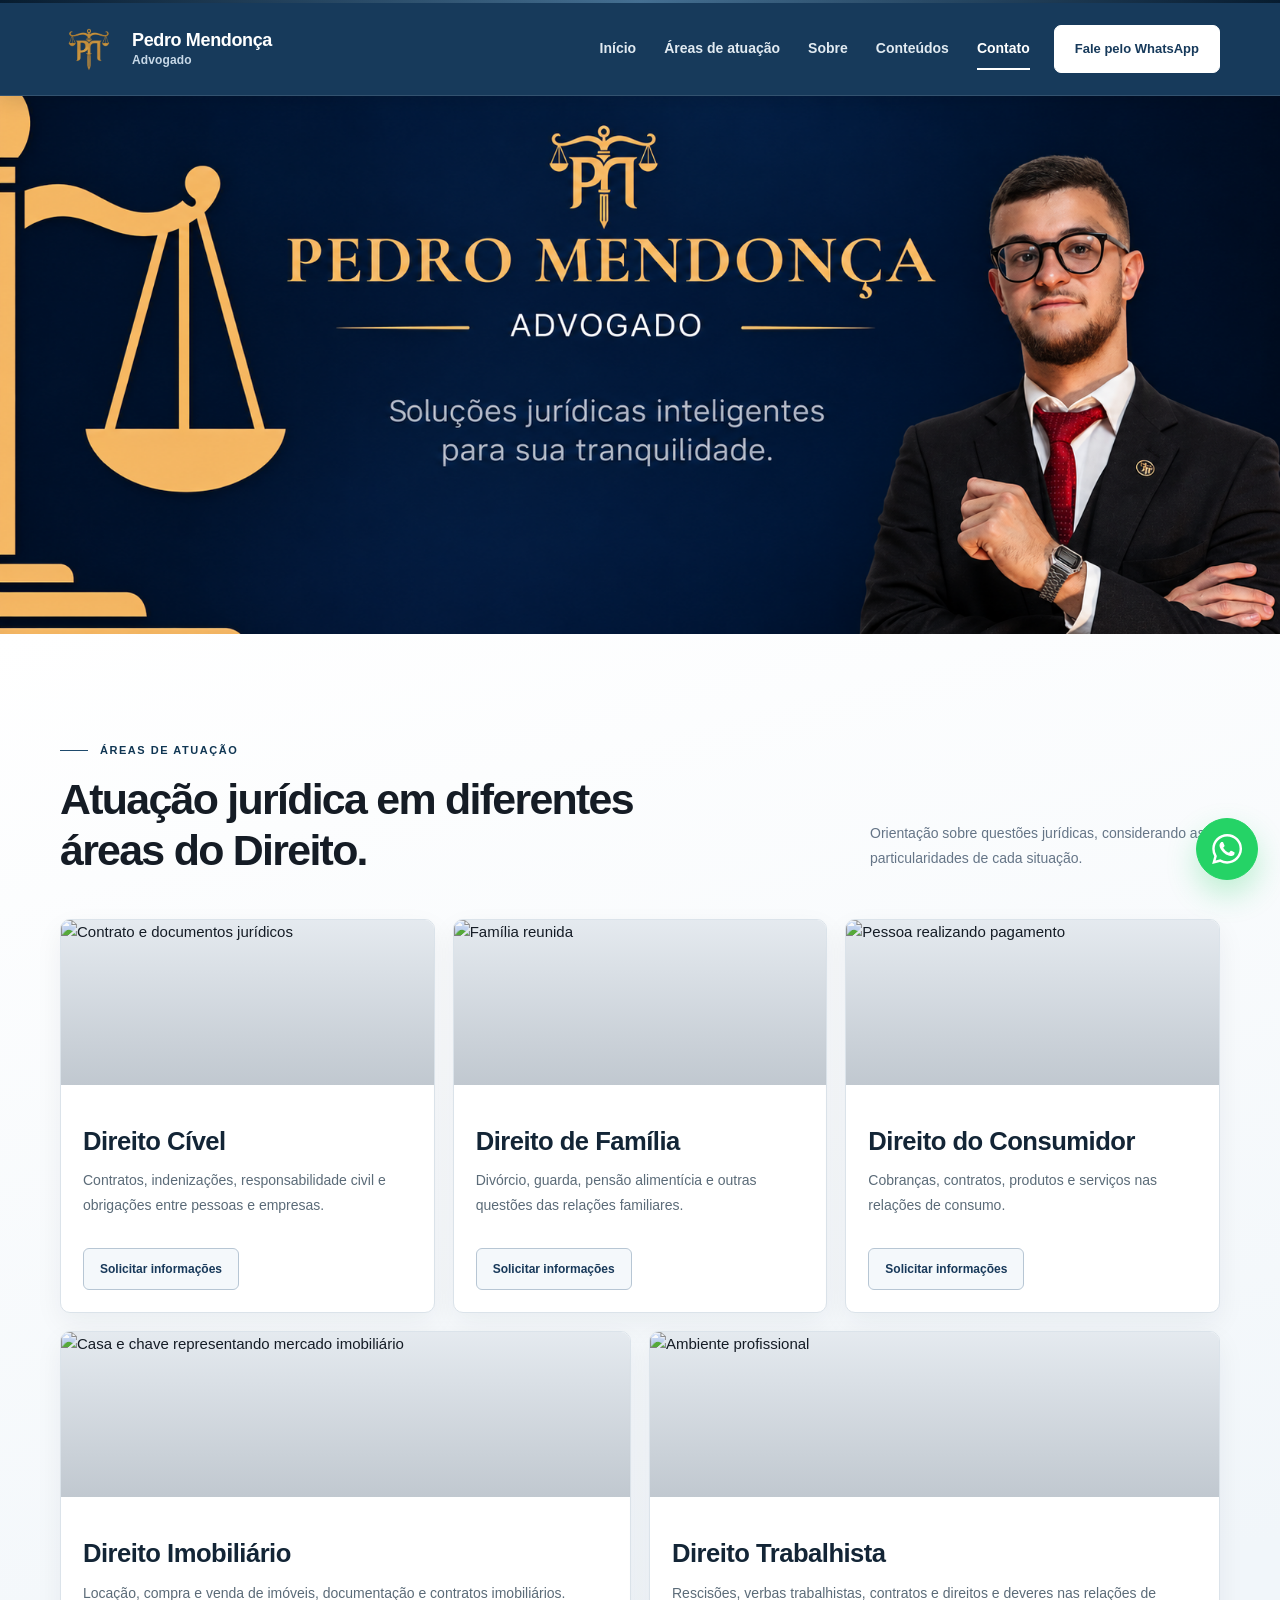
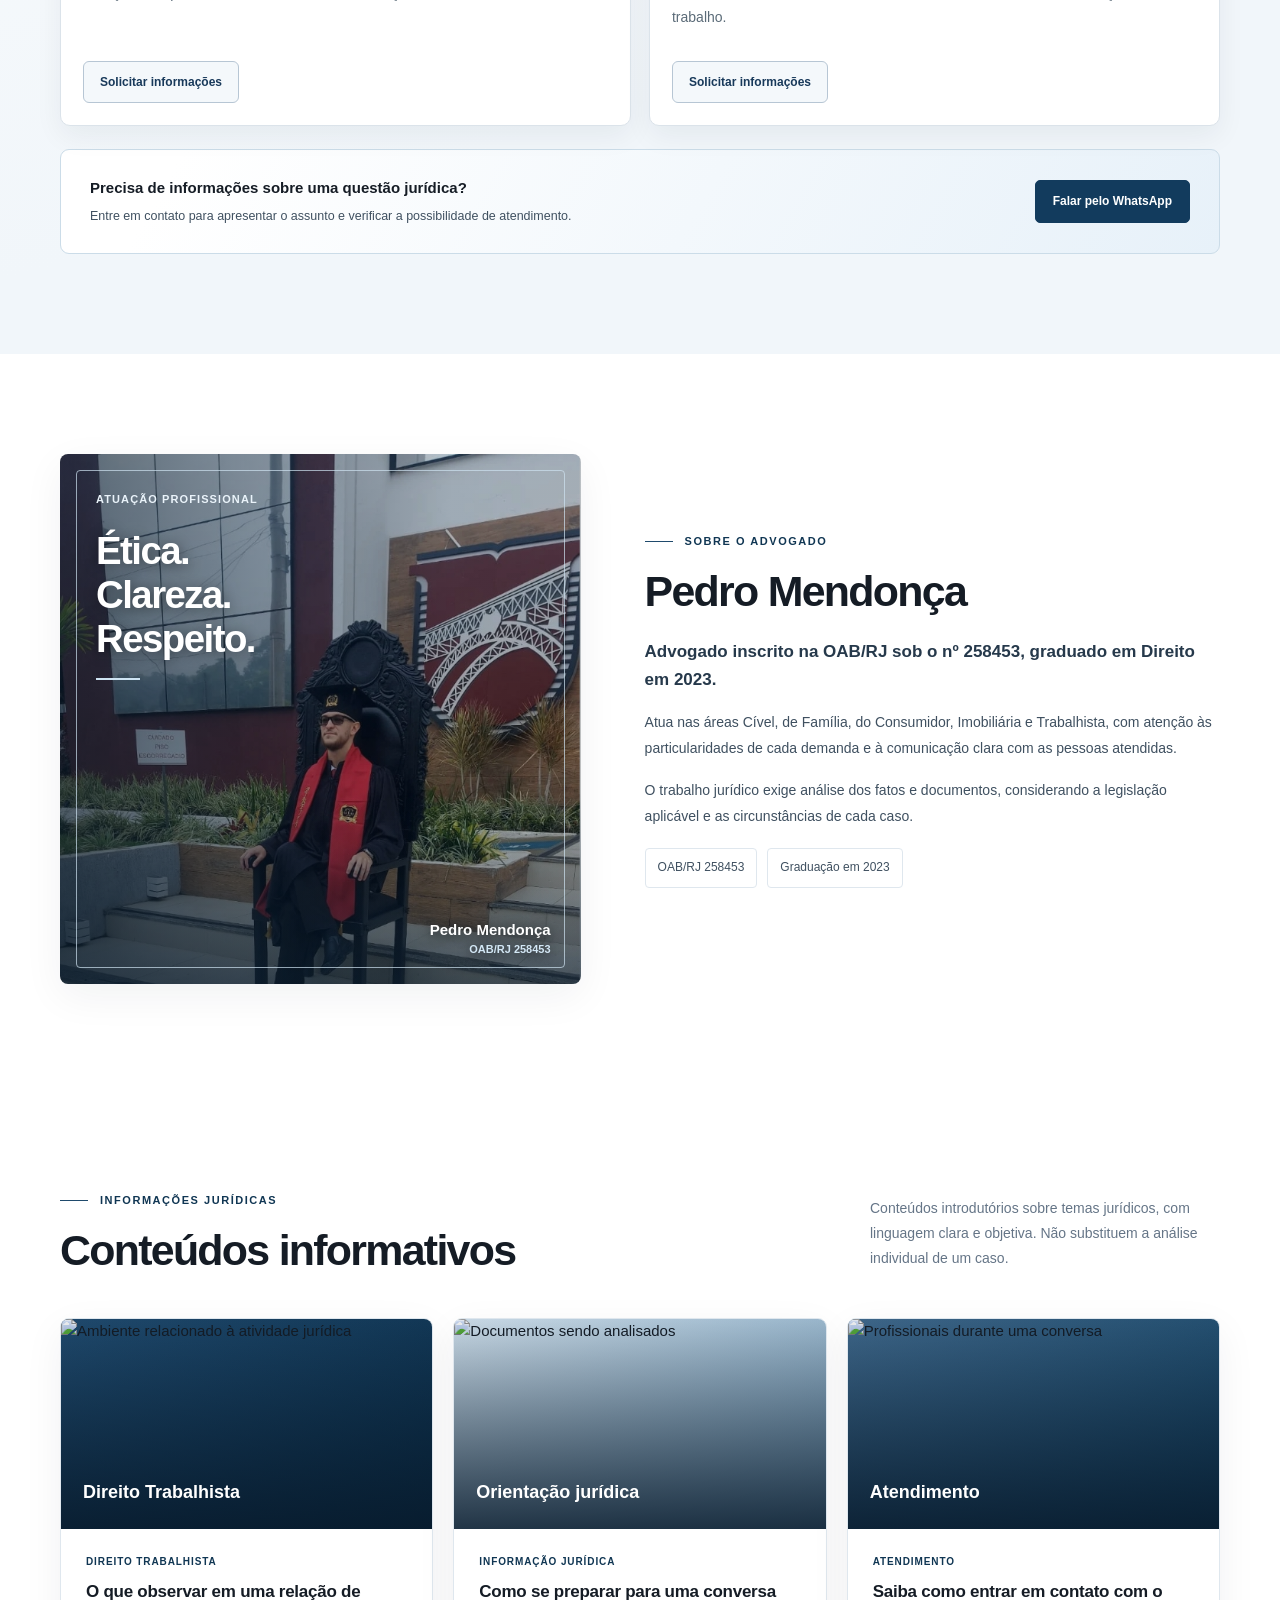
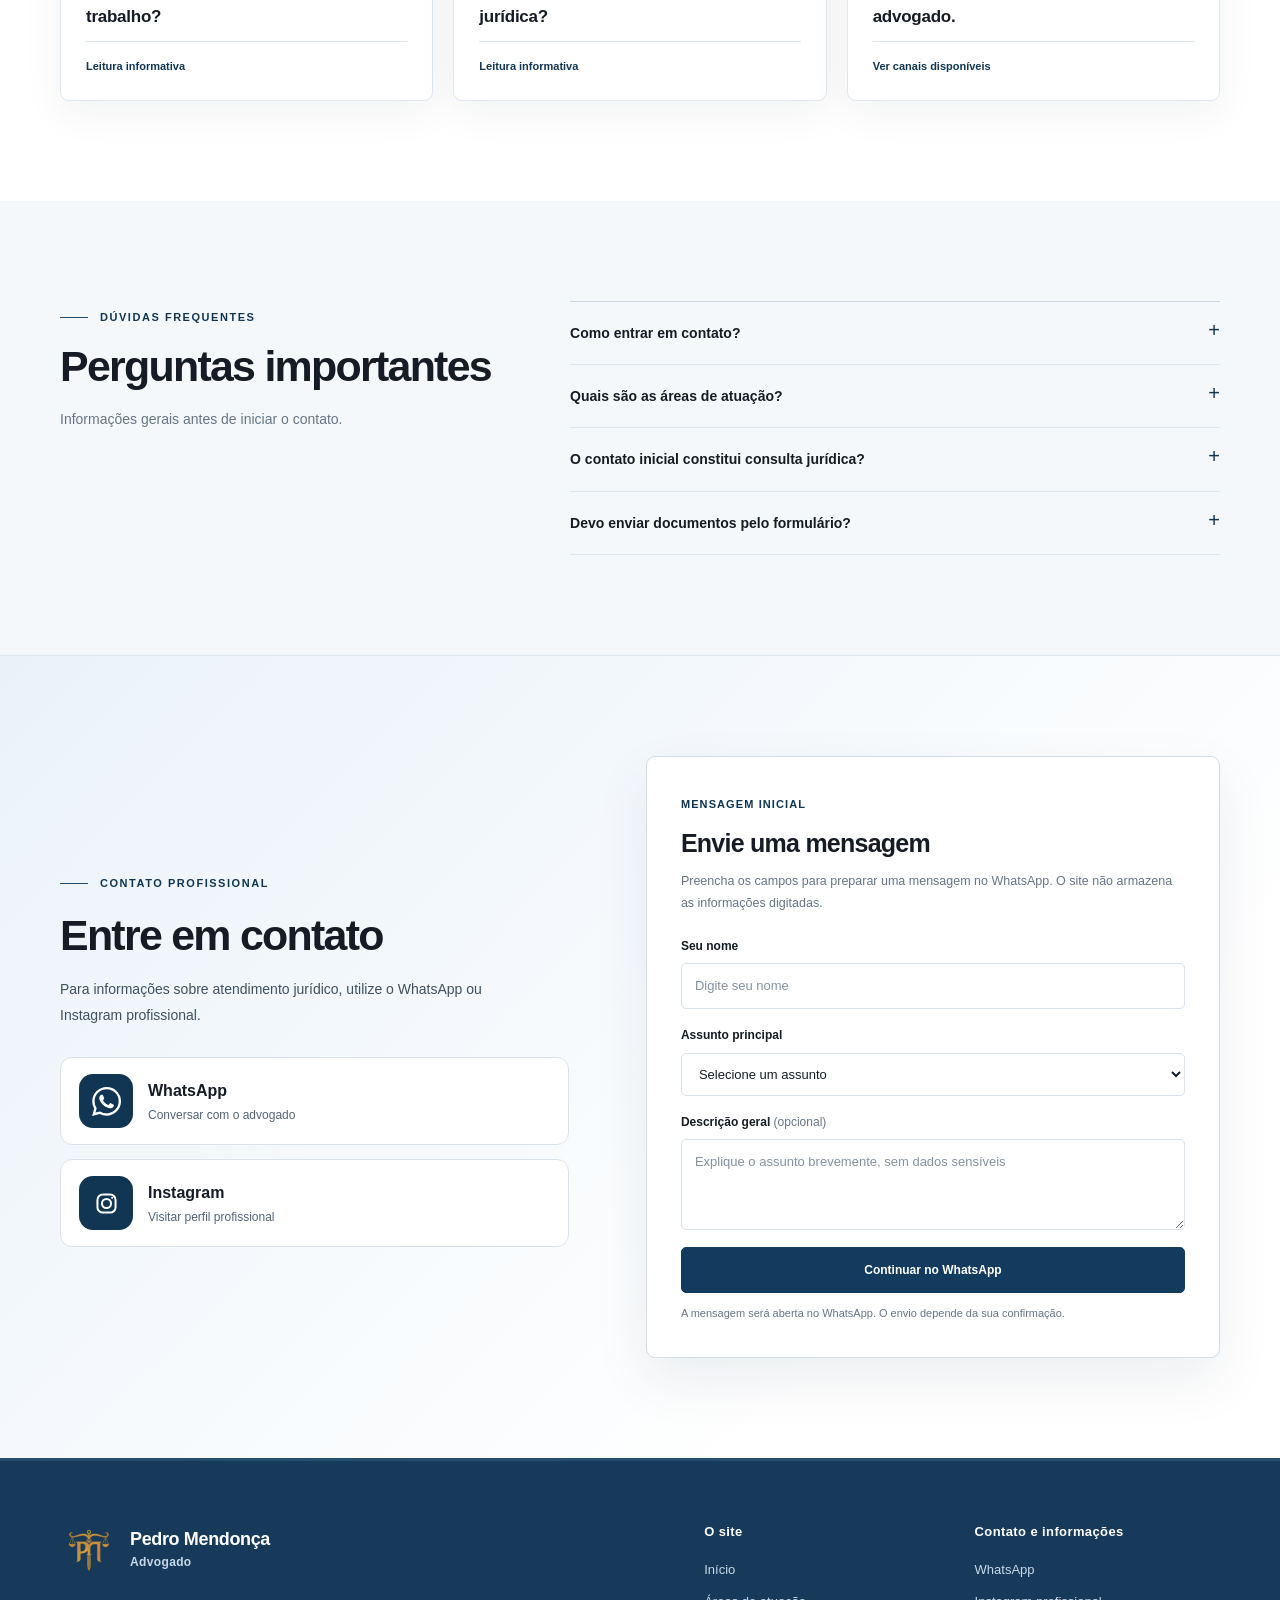
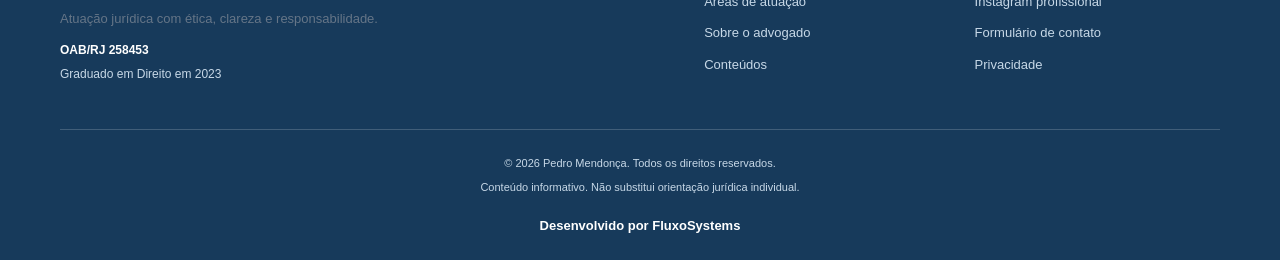
==== commit 6a639bf9: "Atualiza capa responsiva e imagem de compartilhamento" ====
--- a/index.html
+++ b/index.html
@@ -1,6 +1,7 @@
 
 <!DOCTYPE html>
 <html lang="pt-BR">
+
 
 
 <head>
@@ -8,16 +9,15 @@
     <meta name="viewport" content="width=device-width, initial-scale=1">
     <meta name="theme-color" content="#0b1c34">
 
-    
     <title>Pedro Mendonça | Advocacia</title>
 
-  
+    <!-- DESCRIÇÃO DO SITE -->
     <meta
         name="description"
         content="Pedro Mendonça, advogado OAB/RJ 258453. Atuação em Direito Cível, Família, Consumidor, Imobiliário e Trabalhista."
     >
 
-    
+    <!-- OPEN GRAPH: WHATSAPP, FACEBOOK E LINKEDIN -->
     <meta property="og:type" content="website">
     <meta property="og:locale" content="pt_BR">
     <meta property="og:site_name" content="Pedro Mendonça Advocacia">
@@ -34,7 +34,7 @@
 
     <meta
         property="og:image"
-        content="https://SEU-DOMINIO.com.br/assets/img/compartilhamento.png"
+        content="https://advpedromendonca.com.br/assets/img/compartilhamento.png"
     >
 
     <meta property="og:image:width" content="1200">
@@ -43,9 +43,10 @@
 
     <meta
         property="og:url"
-        content="https://SEU-DOMINIO.com.br/"
+        content="https://advpedromendonca.com.br/"
     >
 
+    
     <meta name="twitter:card" content="summary_large_image">
 
     <meta
@@ -60,21 +61,21 @@
 
     <meta
         name="twitter:image"
-        content="https://SEU-DOMINIO.com.br/assets/img/compartilhamento.png"
+        content="https://advpedromendonca.com.br/assets/img/compartilhamento.png"
     >
 
-
+   
     <link
         rel="icon"
         href="assets/img/favicon.svg"
         type="image/svg+xml"
     >
 
-    
+   
     <link rel="stylesheet" href="assets/css/styles.css">
     <link rel="stylesheet" href="assets/css/ajustes.css">
 
-    
+   
     <script defer src="assets/js/app.js"></script>
 </head>
 
--- a/assets/css/ajustes.css
+++ b/assets/css/ajustes.css
@@ -1125,3 +1125,22 @@
 .footer-modern .developer-portfolio:hover {
     color: #C7D8E7 !important;
 }
+
+
+.hero-banner .capa-principal {
+    display: block;
+    width: 100%;
+    height: 42vw;
+    max-height: 760px;
+    object-fit: cover;
+    object-position: center;
+}
+
+@media (max-width: 768px) {
+    .hero-banner .capa-principal {
+        height: 155vw;
+        max-height: none;
+        object-fit: cover;
+        object-position: center top;
+    }
+}
